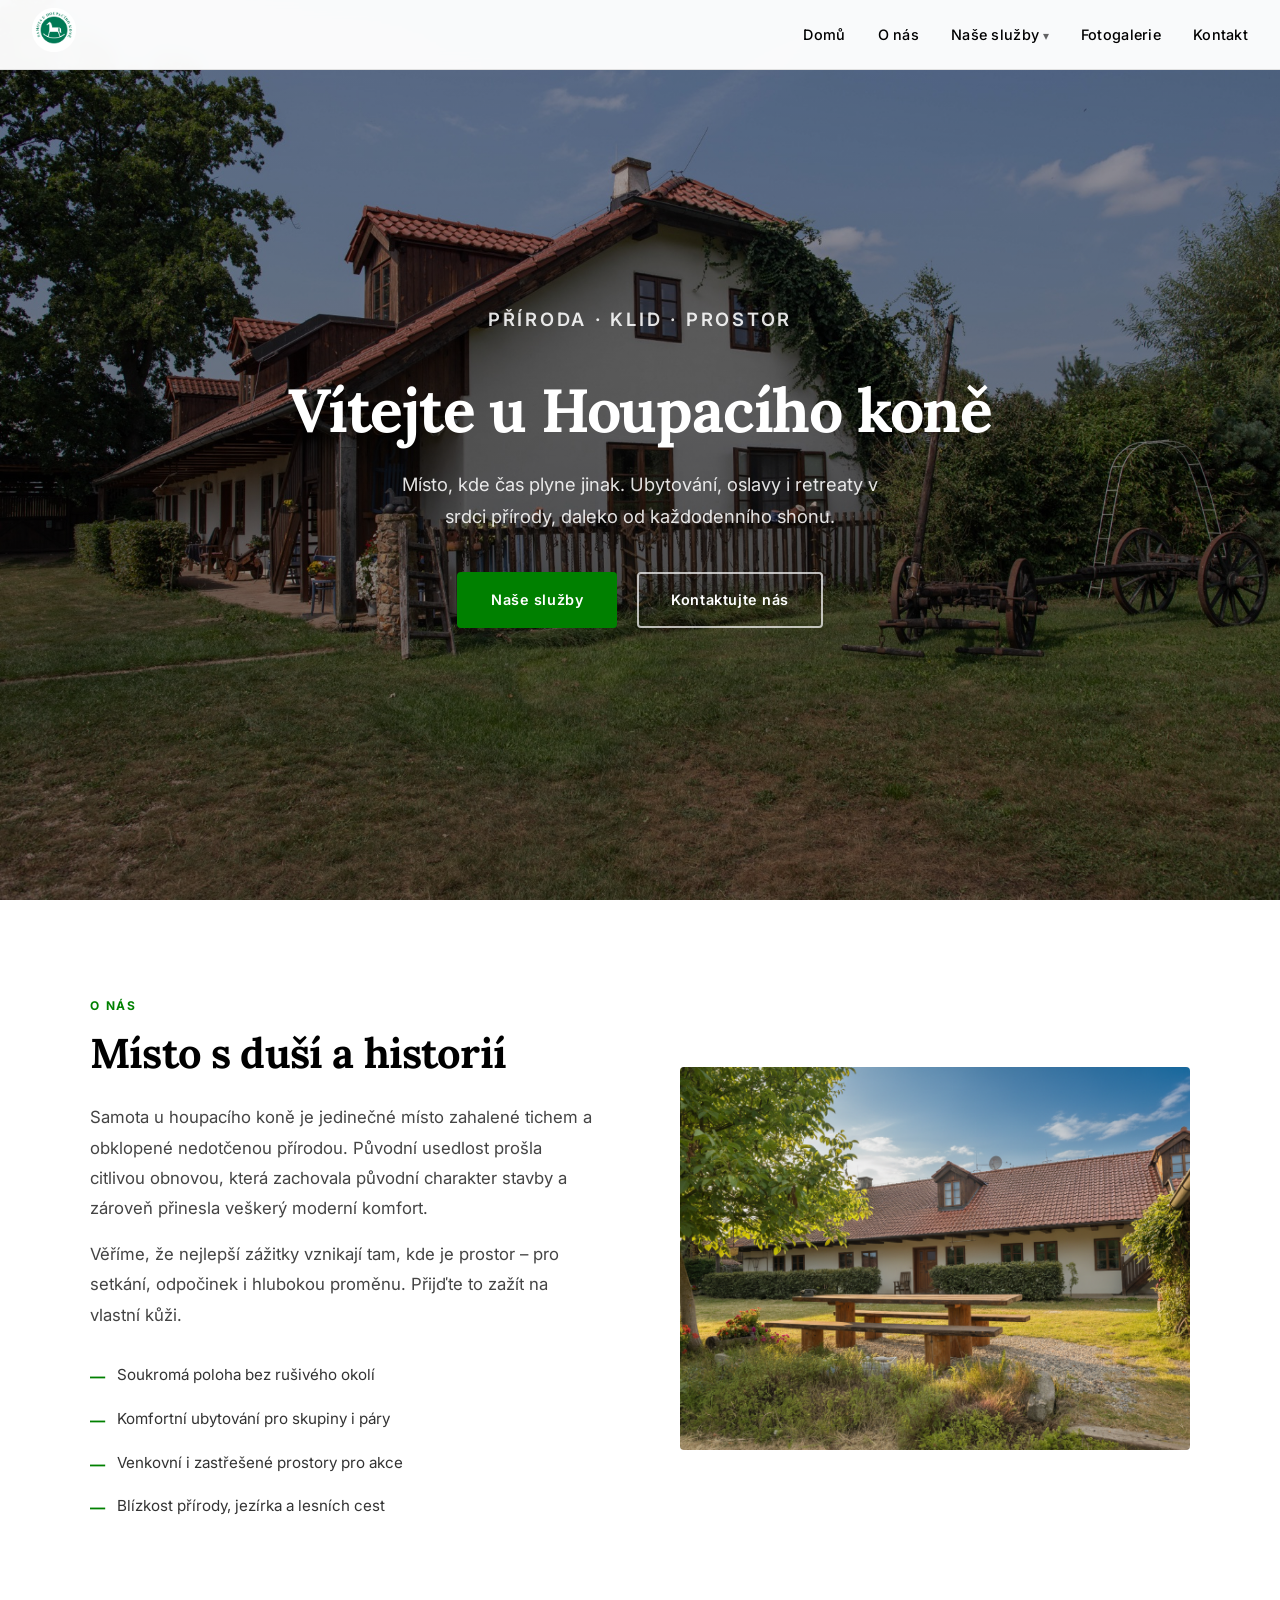
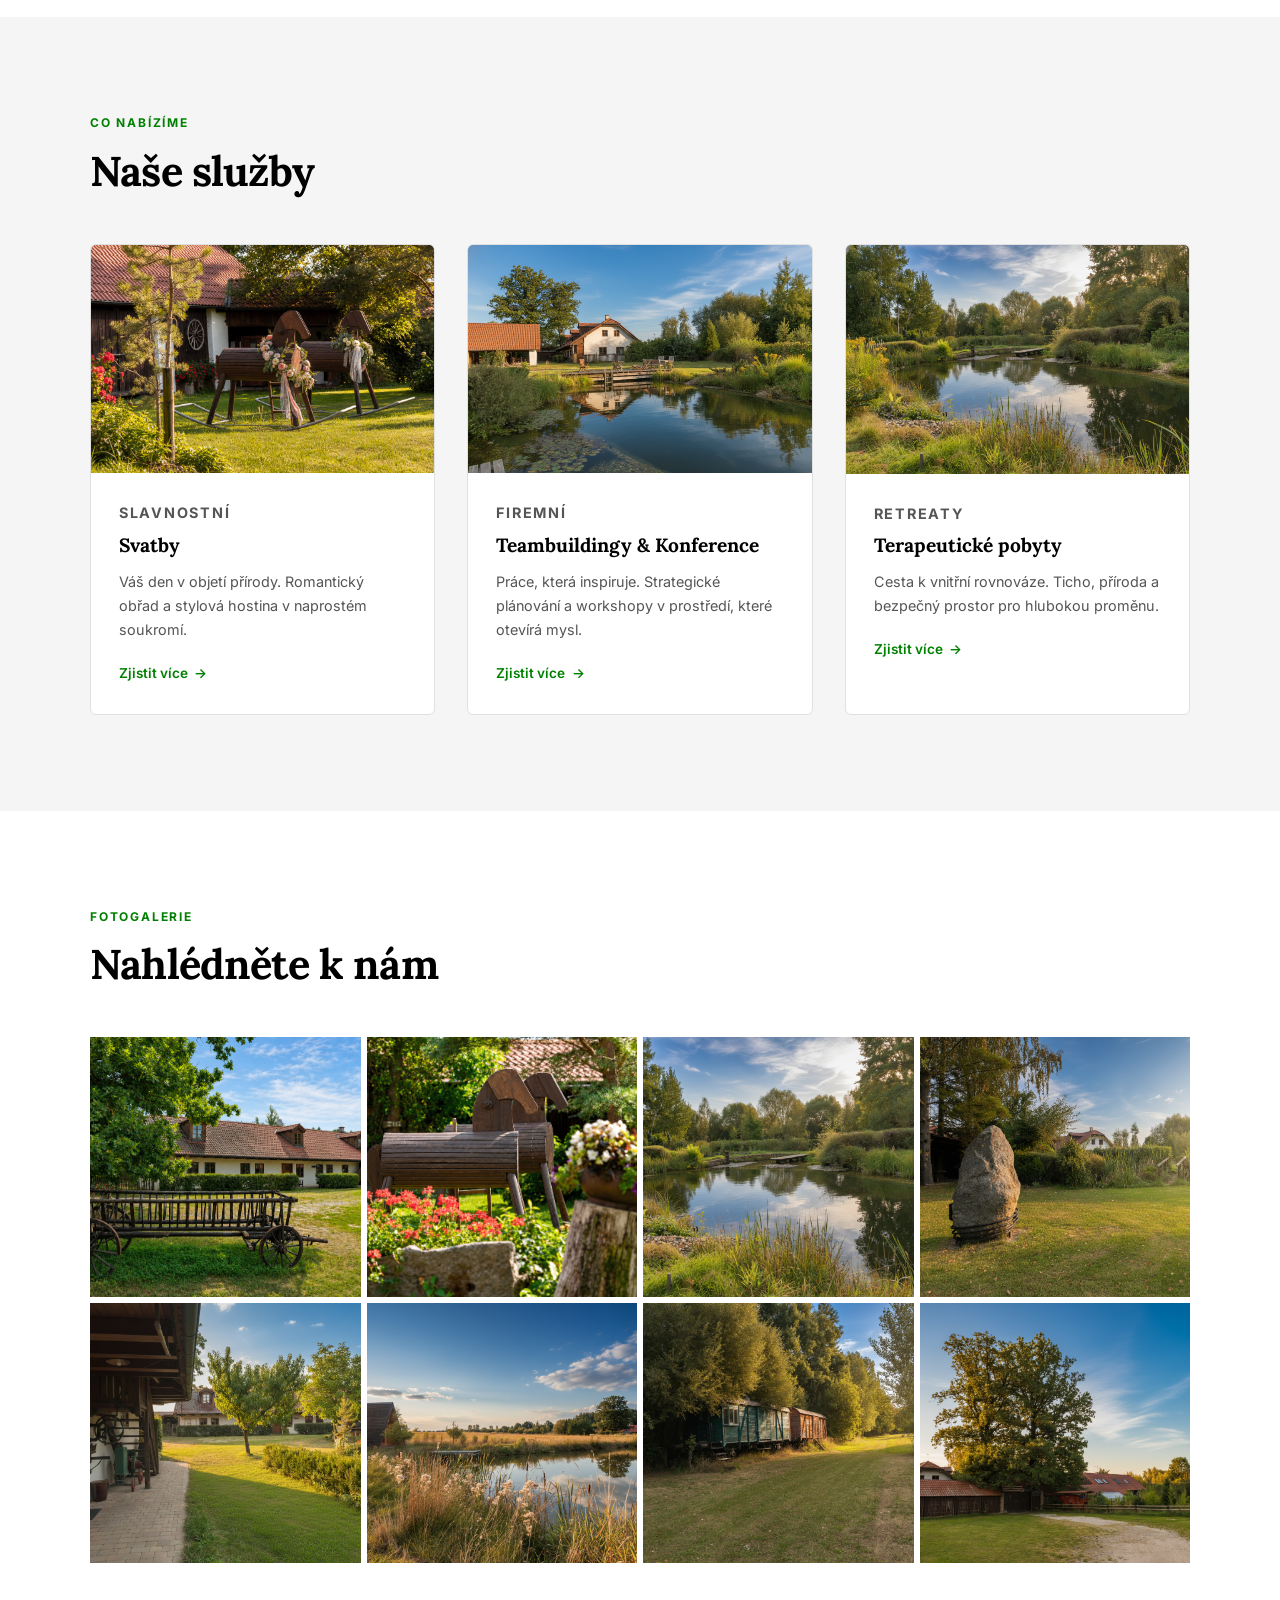
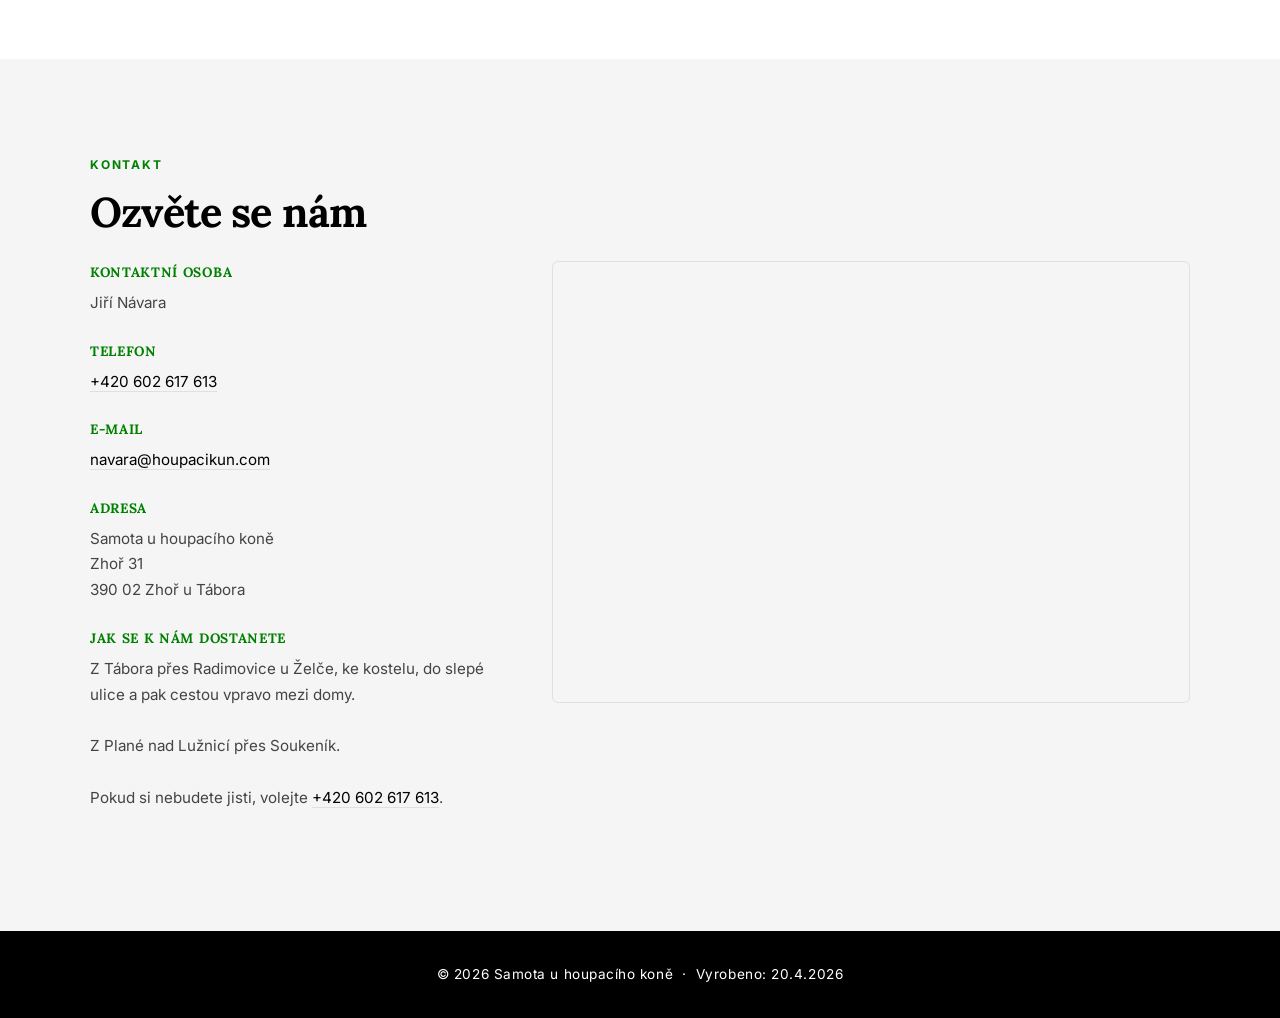
==== index.html @ 656637bd "Fix menhir crop framing, swap gallery photos for vagon and ubytko" ====
<!DOCTYPE html>
<html lang="cs">
<head>
  <meta charset="UTF-8" />
  <meta name="viewport" content="width=device-width, initial-scale=1.0" />
  <title>Samota u houpacího koně</title>
  <link rel="stylesheet" href="style.css" />
  <link rel="preconnect" href="https://fonts.googleapis.com">
  <link href="https://fonts.googleapis.com/css2?family=Lora:wght@400;500;600;700&family=Inter:wght@400;500;600;700&display=swap" rel="stylesheet">
</head>
<body>

  <!-- NAVIGATION -->
  <nav>
    <a href="index.html" class="nav-logo">
      <img src="images/logo/logo_bile_pozadi.png" alt="Samota u houpacího koně" />
    </a>
    <button class="hamburger" aria-label="Menu">
      <span></span><span></span><span></span>
    </button>
    <ul class="nav-links">
      <li><a href="#uvod">Domů</a></li>
      <li><a href="#o-nas">O nás</a></li>
      <li class="dropdown">
        <a href="#sluzby">Naše služby</a>
        <div class="dropdown-menu">
          <a href="svatby.html">Svatby</a>
          <a href="firemni-akce.html">Teambuildingy & konference</a>
          <a href="terapie.html">Terapeutické pobyty</a>
        </div>
      </li>
      <li><a href="#galerie">Fotogalerie</a></li>
      <li><a href="#kontakt">Kontakt</a></li>
    </ul>
  </nav>

  <!-- HERO -->
  <section id="uvod" class="hero hero-video">
    <video class="hero-bg-video" autoplay muted loop playsinline poster="images/domov1.jpg">
      <source src="media/hlavni_stranka_video_web.mp4" type="video/mp4" />
    </video>
    <div class="hero-overlay"></div>
    <div class="hero-content">
      <p class="hero-eyebrow">Příroda · Klid · Prostor</p>
      <h1>Vítejte u Houpacího koně</h1>
      <p>Místo, kde čas plyne jinak. Ubytování, oslavy i retreaty v srdci přírody, daleko od každodenního shonu.</p>
      <div class="hero-buttons">
        <a href="#sluzby" class="btn">Naše služby</a>
        <a href="#kontakt" class="btn btn-outline">Kontaktujte nás</a>
      </div>
    </div>
  </section>

  <!-- O NÁS -->
  <section id="o-nas">
    <div class="section-inner">
      <div class="about-grid">
        <div>
          <p class="section-label">O nás</p>
          <h2 class="section-title">Místo s duší a historií</h2>
          <p class="section-text">
            Samota u houpacího koně je jedinečné místo zahalené tichem a obklopené nedotčenou přírodou. Původní usedlost prošla citlivou obnovou, která zachovala původní charakter stavby a zároveň přinesla veškerý moderní komfort.
          </p>
          <p class="section-text" style="margin-top: 1rem;">
            Věříme, že nejlepší zážitky vznikají tam, kde je prostor – pro setkání, odpočinek i hlubokou proměnu. Přijďte to zažít na vlastní kůži.
          </p>
          <div class="about-features">
            <div class="feature-item">Soukromá poloha bez rušivého okolí</div>
            <div class="feature-item">Komfortní ubytování pro skupiny i páry</div>
            <div class="feature-item">Venkovní i zastřešené prostory pro akce</div>
            <div class="feature-item">Blízkost přírody, jezírka a lesních cest</div>
          </div>
        </div>
        <img src="images/jirka_dum.png" alt="Samota u houpacího koně – exteriér" class="about-img" />
      </div>
    </div>
  </section>

  <!-- SLUŽBY -->
  <section id="sluzby">
    <div class="section-inner">
      <p class="section-label">Co nabízíme</p>
      <h2 class="section-title">Naše služby</h2>
      <div class="services-grid">

        <a href="svatby.html" class="service-card">
          <img src="images/svatebni_kun.jpg" alt="Svatby" />
          <div class="service-card-body">
            <p class="service-card-tag">Slavnostní</p>
            <h3>Svatby</h3>
            <p>Váš den v objetí přírody. Romantický obřad a stylová hostina v naprostém soukromí.</p>
            <span class="service-card-link">Zjistit více</span>
          </div>
        </a>

        <a href="firemni-akce.html" class="service-card">
          <img src="images/jezirko_a_dum.jpg" alt="Firemní akce a teambuildingy" />
          <div class="service-card-body">
            <p class="service-card-tag">Firemní</p>
            <h3>Teambuildingy & Konference</h3>
            <p>Práce, která inspiruje. Strategické plánování a workshopy v prostředí, které otevírá mysl.</p>
            <span class="service-card-link">Zjistit více</span>
          </div>
        </a>

        <a href="terapie.html" class="service-card">
          <img src="images/jezirko2.jpg" alt="Terapeutické pobyty" />
          <div class="service-card-body">
            <p class="service-card-tag">Retreaty</p>
            <h3>Terapeutické pobyty</h3>
            <p>Cesta k vnitřní rovnováze. Ticho, příroda a bezpečný prostor pro hlubokou proměnu.</p>
            <span class="service-card-link">Zjistit více</span>
          </div>
        </a>

      </div>
    </div>
  </section>

  <!-- GALERIE -->
  <section id="galerie">
    <div class="section-inner">
      <p class="section-label">Fotogalerie</p>
      <h2 class="section-title">Nahlédněte k nám</h2>
      <div class="gallery-grid">
        <div class="gallery-item">
          <img src="images/gal_zebrinak.jpg" alt="Žebřiňák" />
        </div>
        <div class="gallery-item">
          <img src="images/gal_kone.jpg" alt="Koně" />
        </div>
        <div class="gallery-item">
          <img src="images/jezirko2.jpg" alt="Jezírko" />
        </div>
        <div class="gallery-item">
          <img src="images/gal_menhir.jpg" alt="Menhir" style="object-position: 14% center;" />
        </div>
        <div class="gallery-item">
          <img src="images/gal_ubytko.jpg" alt="Ubytování" />
        </div>
        <div class="gallery-item">
          <img src="images/gal_rybnik_chatka.jpg" alt="Rybník s chatkou" />
        </div>
        <div class="gallery-item">
          <img src="images/gal_vagon.jpg" alt="Vagon" />
        </div>
        <div class="gallery-item">
          <img src="images/gal_brana.jpg" alt="Brána" />
        </div>
      </div>
    </div>
  </section>

  <!-- LIGHTBOX -->
  <div id="lightbox" class="lightbox" role="dialog" aria-modal="true">
    <button class="lightbox-close" aria-label="Zavřít">✕</button>
    <button class="lightbox-prev" aria-label="Předchozí">‹</button>
    <img id="lightbox-img" src="" alt="" />
    <button class="lightbox-next" aria-label="Další">›</button>
  </div>

  <!-- KONTAKT -->
  <section id="kontakt">
    <div class="section-inner">
      <p class="section-label">Kontakt</p>
      <h2 class="section-title">Ozvěte se nám</h2>

      <div class="contact-grid">
        <div class="contact-info">
          <h3>Kontaktní osoba</h3>
          <p>Jiří Návara</p>

          <h3>Telefon</h3>
          <p><a href="tel:+420602617613">+420 602 617 613</a></p>

          <h3>E-mail</h3>
          <p><a href="mailto:navara@houpacikun.com">navara@houpacikun.com</a></p>

          <h3>Adresa</h3>
          <p>Samota u houpacího koně<br />Zhoř 31<br />390 02 Zhoř u Tábora</p>

          <h3>Jak se k nám dostanete</h3>
          <p>
            Z Tábora přes Radimovice u Želče, ke kostelu, do slepé ulice a pak cestou vpravo mezi domy.<br /><br />
            Z Plané nad Lužnicí přes Soukeník.<br /><br />
            Pokud si nebudete jisti, volejte <a href="tel:+420602617613">+420 602 617 613</a>.
          </p>
        </div>

        <div class="contact-map">
          <iframe
            src="https://maps.google.com/maps?q=49.368464,14.662215&z=16&output=embed"
            width="100%" height="100%" style="border:0;" allowfullscreen="" loading="lazy"
            referrerpolicy="no-referrer-when-downgrade" title="Samota u houpacího koně – mapa">
          </iframe>
        </div>
      </div>
    </div>
  </section>

  <!-- FOOTER -->
  <footer>
    <p>© 2026 Samota u houpacího koně &nbsp;·&nbsp; Vyrobeno: 20.4.2026</p>
  </footer>

  <script src="script.js"></script>
</body>
</html>
---- style.css ----
* {
  margin: 0;
  padding: 0;
  box-sizing: border-box;
}

:root {
  --bg: #ffffff;
  --text: #000000;
  --accent: #008000;
  --accent-dark: #006000;
  --light-gray: #f5f5f5;
  --border: #e0e0e0;
}

html {
  scroll-behavior: smooth;
}

body {
  font-family: 'Inter', 'Segoe UI', Arial, sans-serif;
  background: var(--bg);
  color: var(--text);
  line-height: 1.7;
}

h1, h2, h3, h4, .section-title, .hero h1, .subpage-hero h1 {
  font-family: 'Lora', Georgia, serif;
}

/* ── NAVIGATION ── */
nav {
  position: fixed;
  top: 0;
  width: 100%;
  background: rgba(255, 255, 255, 0.97);
  backdrop-filter: blur(8px);
  border-bottom: 1px solid var(--border);
  z-index: 1000;
  padding: 0 2rem;
  height: 70px;
  display: flex;
  align-items: center;
  justify-content: space-between;
}

.nav-logo img {
  height: 44px;
  width: auto;
}

.nav-links {
  display: flex;
  align-items: center;
  gap: 2rem;
  list-style: none;
}

.nav-links a {
  text-decoration: none;
  color: var(--text);
  font-size: 0.9rem;
  font-weight: 500;
  letter-spacing: 0.02em;
  transition: color 0.2s;
}

.nav-links a:hover {
  color: var(--accent);
}

/* Dropdown */
.dropdown {
  position: relative;
}

.dropdown-menu {
  display: none;
  position: absolute;
  top: 100%;
  left: 50%;
  transform: translateX(-50%);
  padding-top: 12px;
  min-width: 220px;
  z-index: 100;
}

.dropdown-menu::before {
  content: '';
  display: block;
  position: absolute;
  top: 12px;
  left: 0;
  right: 0;
  bottom: 0;
  background: #fff;
  border: 1px solid var(--border);
  border-radius: 8px;
  box-shadow: 0 8px 24px rgba(0,0,0,0.1);
  z-index: -1;
}

.dropdown-menu a {
  position: relative;
}

.dropdown:hover .dropdown-menu,
.dropdown:focus-within .dropdown-menu {
  display: block;
}

.dropdown-menu a {
  display: block;
  padding: 0.75rem 1.25rem;
  font-size: 0.88rem;
  color: var(--text);
  transition: background 0.15s, color 0.15s;
}

.dropdown-menu a:hover {
  background: var(--light-gray);
  color: var(--accent);
}

.dropdown > a::after {
  content: ' ▾';
  font-size: 0.75rem;
  opacity: 0.6;
}

/* Hamburger */
.hamburger {
  display: none;
  flex-direction: column;
  cursor: pointer;
  gap: 5px;
  background: none;
  border: none;
  padding: 4px;
}

.hamburger span {
  display: block;
  width: 24px;
  height: 2px;
  background: var(--text);
  transition: all 0.3s;
}

.hamburger.open span:nth-child(1) { transform: rotate(45deg) translate(5px, 5px); }
.hamburger.open span:nth-child(2) { opacity: 0; }
.hamburger.open span:nth-child(3) { transform: rotate(-45deg) translate(5px, -5px); }

/* ── HERO ── */
.hero {
  min-height: 100vh;
  display: flex;
  align-items: center;
  justify-content: center;
  text-align: center;
  padding: 6rem 2rem 4rem;
  background: linear-gradient(160deg, #f9fdf9 0%, #e8f5e8 100%);
  position: relative;
  overflow: hidden;
}

.hero::before {
  content: '';
  position: absolute;
  inset: 0;
  background: url('images/domov1.jpg') center/cover no-repeat;
  opacity: 0.12;
}

/* Video hero overrides */
.hero-video {
  background: #000;
}

.hero-video::before {
  display: none;
}

.hero-bg-video {
  position: absolute;
  inset: 0;
  width: 100%;
  height: 100%;
  object-fit: cover;
  z-index: 0;
}

.hero-overlay {
  position: absolute;
  inset: 0;
  background: linear-gradient(to bottom, rgba(0,0,0,0.3) 0%, rgba(0,0,0,0.5) 100%);
  z-index: 1;
}

.hero-video .hero-content {
  position: relative;
  z-index: 2;
  color: #fff;
}

.hero-video .hero-content h1 {
  color: #fff;
}

.hero-video .hero-content p {
  color: rgba(255,255,255,0.88);
}

.hero-video .hero-eyebrow {
  color: rgba(255,255,255,0.75);
}

.hero-video .btn-outline {
  border-color: rgba(255,255,255,0.7);
  color: #fff;
}

.hero-video .btn-outline:hover {
  background: #fff;
  color: var(--accent);
  border-color: #fff;
}

.hero-content {
  position: relative;
  max-width: 720px;
}

.hero-eyebrow {
  font-size: 0.8rem;
  letter-spacing: 0.15em;
  text-transform: uppercase;
  color: var(--accent);
  margin-bottom: 1rem;
  font-weight: 600;
}

.hero h1 {
  font-size: clamp(2.2rem, 5vw, 3.8rem);
  font-weight: 700;
  line-height: 1.15;
  letter-spacing: -0.02em;
  margin-bottom: 1.5rem;
}

.hero p {
  font-size: 1.15rem;
  color: #444;
  max-width: 520px;
  margin: 0 auto 2.5rem;
}

.btn {
  display: inline-block;
  padding: 0.85rem 2rem;
  background: var(--accent);
  color: #fff;
  text-decoration: none;
  border-radius: 4px;
  font-size: 0.9rem;
  font-weight: 600;
  letter-spacing: 0.04em;
  transition: background 0.2s, transform 0.15s;
  border: 2px solid var(--accent);
}

.btn:hover {
  background: var(--accent-dark);
  border-color: var(--accent-dark);
  transform: translateY(-1px);
}

.btn-outline {
  background: transparent;
  color: var(--accent);
  margin-left: 1rem;
}

.btn-outline:hover {
  background: var(--accent);
  color: #fff;
}

/* ── SECTIONS ── */
section {
  padding: 6rem 2rem;
}

.section-inner {
  max-width: 1100px;
  margin: 0 auto;
}

.section-label {
  font-size: 0.75rem;
  letter-spacing: 0.15em;
  text-transform: uppercase;
  color: var(--accent);
  font-weight: 700;
  margin-bottom: 0.75rem;
}

.section-title {
  font-size: clamp(1.8rem, 3.5vw, 2.6rem);
  font-weight: 700;
  letter-spacing: -0.02em;
  line-height: 1.2;
  margin-bottom: 1.5rem;
}

.section-text {
  font-size: 1.05rem;
  color: #444;
  max-width: 640px;
  line-height: 1.8;
}

/* ── O NÁS ── */
#o-nas {
  background: var(--bg);
}

.about-grid {
  display: grid;
  grid-template-columns: 1fr 1fr;
  gap: 5rem;
  align-items: center;
}

.about-img {
  width: 100%;
  aspect-ratio: 4/3;
  object-fit: cover;
  border-radius: 4px;
}

.about-features {
  display: flex;
  flex-direction: column;
  gap: 1rem;
  margin-top: 2rem;
}

.feature-item {
  display: flex;
  align-items: flex-start;
  gap: 0.75rem;
  font-size: 0.95rem;
  color: #333;
}

.feature-item::before {
  content: '—';
  color: var(--accent);
  font-weight: 700;
  flex-shrink: 0;
  margin-top: 2px;
}

/* ── SERVICES ── */
#sluzby {
  background: var(--light-gray);
}

.services-grid {
  display: grid;
  grid-template-columns: repeat(3, 1fr);
  gap: 2rem;
  margin-top: 3rem;
}

.service-card {
  background: #fff;
  border-radius: 6px;
  overflow: hidden;
  text-decoration: none;
  color: var(--text);
  transition: transform 0.2s, box-shadow 0.2s;
  display: block;
  border: 1px solid var(--border);
}

.service-card:hover {
  transform: translateY(-4px);
  box-shadow: 0 16px 40px rgba(0,0,0,0.1);
}

.service-card img {
  width: 100%;
  aspect-ratio: 3/2;
  object-fit: cover;
  display: block;
}

.service-card-body {
  padding: 1.75rem;
}

.service-card-tag {
  font-size: 0.72rem;
  letter-spacing: 0.12em;
  text-transform: uppercase;
  color: var(--accent);
  font-weight: 700;
  margin-bottom: 0.5rem;
}

.service-card h3 {
  font-size: 1.2rem;
  font-weight: 700;
  margin-bottom: 0.75rem;
  line-height: 1.3;
}

.service-card p {
  font-size: 0.9rem;
  color: #555;
  line-height: 1.65;
}

.service-card-link {
  display: inline-flex;
  align-items: center;
  gap: 0.4rem;
  margin-top: 1.25rem;
  font-size: 0.85rem;
  font-weight: 600;
  color: var(--accent);
}

.service-card-link::after {
  content: '→';
  transition: transform 0.2s;
}

.service-card:hover .service-card-link::after {
  transform: translateX(4px);
}

/* ── GALLERY ── */
#galerie {
  background: var(--bg);
}

.gallery-grid {
  display: grid;
  grid-template-columns: repeat(4, 1fr);
  grid-template-rows: repeat(2, 260px);
  gap: 6px;
  margin-top: 3rem;
}

.gallery-item {
  overflow: hidden;
  cursor: pointer;
  background: var(--light-gray);
}

.gallery-item img {
  width: 100%;
  height: 100%;
  object-fit: cover;
  transition: transform 0.4s ease;
  display: block;
}

.gallery-item:hover img {
  transform: scale(1.05);
}

/* Lightbox */
.lightbox {
  display: none;
  position: fixed;
  inset: 0;
  background: rgba(0,0,0,0.92);
  z-index: 2000;
  align-items: center;
  justify-content: center;
  padding: 2rem;
}

.lightbox.active {
  display: flex;
}

.lightbox img {
  max-width: 90vw;
  max-height: 85vh;
  object-fit: contain;
  border-radius: 2px;
}

.lightbox-close {
  position: absolute;
  top: 1.5rem;
  right: 1.5rem;
  background: none;
  border: none;
  color: #fff;
  font-size: 2rem;
  cursor: pointer;
  line-height: 1;
  opacity: 0.8;
  transition: opacity 0.2s;
}

.lightbox-close:hover { opacity: 1; }

.lightbox-prev,
.lightbox-next {
  position: absolute;
  top: 50%;
  transform: translateY(-50%);
  background: rgba(255,255,255,0.1);
  border: none;
  color: #fff;
  font-size: 1.5rem;
  cursor: pointer;
  padding: 1rem 1.2rem;
  border-radius: 4px;
  transition: background 0.2s;
}

.lightbox-prev { left: 1rem; }
.lightbox-next { right: 1rem; }
.lightbox-prev:hover,
.lightbox-next:hover { background: rgba(255,255,255,0.2); }

/* ── CONTACT ── */
#kontakt {
  background: var(--light-gray);
}


.contact-grid {
  display: grid;
  grid-template-columns: 1fr 1.6fr;
  gap: 4rem;
  align-items: start;
}

.contact-map {
  border-radius: 6px;
  overflow: hidden;
  border: 1px solid var(--border);
}

.contact-map iframe {
  display: block;
  height: 440px;
}

.contact-info h3 {
  font-size: 0.85rem;
  font-weight: 700;
  margin-bottom: 0.35rem;
  color: var(--accent);
  letter-spacing: 0.05em;
  text-transform: uppercase;
}

.contact-info p {
  font-size: 0.95rem;
  color: #444;
  margin-bottom: 1.5rem;
  line-height: 1.7;
}

.contact-info a {
  color: var(--text);
  text-decoration: none;
  border-bottom: 1px solid var(--border);
  transition: border-color 0.2s, color 0.2s;
}

.contact-info a:hover {
  color: var(--accent);
  border-color: var(--accent);
}

.contact-form {
  display: flex;
  flex-direction: column;
  gap: 1.25rem;
}

.form-row {
  display: grid;
  grid-template-columns: 1fr 1fr;
  gap: 1.25rem;
}

.form-group {
  display: flex;
  flex-direction: column;
  gap: 0.4rem;
}

.form-group label {
  font-size: 0.8rem;
  font-weight: 600;
  letter-spacing: 0.05em;
  text-transform: uppercase;
  color: #555;
}

.form-group input,
.form-group select,
.form-group textarea {
  padding: 0.85rem 1rem;
  border: 1px solid var(--border);
  border-radius: 4px;
  font-size: 0.95rem;
  font-family: inherit;
  background: #fff;
  color: var(--text);
  transition: border-color 0.2s;
  outline: none;
  width: 100%;
}

.form-group input:focus,
.form-group select:focus,
.form-group textarea:focus {
  border-color: var(--accent);
}

.form-group textarea {
  resize: vertical;
  min-height: 130px;
}

.form-submit {
  display: flex;
  align-items: center;
  gap: 1rem;
}

.form-success {
  display: none;
  align-items: center;
  gap: 0.5rem;
  font-size: 0.9rem;
  color: var(--accent);
  font-weight: 600;
}

.form-success.visible {
  display: flex;
}

/* ── FOOTER ── */
footer {
  background: #000;
  color: #fff;
  text-align: center;
  padding: 2rem;
  font-size: 0.85rem;
  letter-spacing: 0.04em;
}

footer a {
  color: var(--accent);
  text-decoration: none;
}

/* ── SUBPAGE HERO (old, kept for compatibility) ── */
.subpage-hero {
  padding: 9rem 2rem 5rem;
  background: linear-gradient(160deg, #f9fdf9 0%, #e8f5e8 100%);
  text-align: center;
  position: relative;
  overflow: hidden;
}

.subpage-hero::before {
  content: '';
  position: absolute;
  inset: 0;
  opacity: 0.1;
  background-size: cover;
  background-position: center;
}

.subpage-hero .hero-content {
  position: relative;
}

.subpage-hero h1 {
  font-size: clamp(2rem, 4.5vw, 3.2rem);
  font-weight: 700;
  letter-spacing: -0.02em;
  line-height: 1.15;
  margin-bottom: 1.25rem;
}

.subpage-hero .subtitle {
  font-size: 1.1rem;
  color: #555;
  max-width: 540px;
  margin: 0 auto;
}

/* ── SUBPAGE HERO 16:9 ── */
.subpage-hero-widescreen {
  margin-top: 70px;
  width: 100%;
  aspect-ratio: 16 / 6.75;
  position: relative;
  background-size: cover;
  background-position: center top;
  display: flex;
  align-items: center;
  justify-content: center;
  text-align: center;
  overflow: hidden;
}

.subpage-hero-widescreen::before {
  content: '';
  position: absolute;
  inset: 0;
  background: linear-gradient(to bottom, rgba(0,0,0,0.25) 0%, rgba(0,0,0,0.55) 100%);
}

.subpage-hero-content {
  position: relative;
  max-width: 760px;
  padding: 2rem;
  color: #fff;
  text-align: center;
}

.subpage-hero-content .hero-eyebrow {
  color: rgba(255,255,255,0.8);
}

.subpage-hero-content h1 {
  font-size: clamp(1.8rem, 4vw, 3rem);
  color: #fff;
  margin-bottom: 1rem;
}

.subpage-hero-content .subtitle {
  font-size: 1.05rem;
  color: rgba(255,255,255,0.85);
  max-width: 520px;
  margin: 0 auto;
}

/* ── SUBPAGE INTRO ── */
.subpage-intro {
  max-width: 760px;
  margin: 0 auto;
  padding: 4rem 2rem 2rem;
  text-align: center;
}

.subpage-intro p {
  font-size: 1.1rem;
  color: #444;
  line-height: 1.9;
}

.subpage-intro .back-link {
  display: inline-flex;
  margin-bottom: 2rem;
}

/* ── SUBPAGE FULL PHOTO ── */
.subpage-photo-full {
  width: 100%;
  max-height: 520px;
  overflow: hidden;
  line-height: 0;
}

.subpage-photo-full img {
  width: 100%;
  height: 520px;
  object-fit: cover;
  display: block;
}

/* ── SUBPAGE FEATURE CARDS ── */
.subpage-features-section {
  background: var(--light-gray);
  padding: 5rem 2rem;
}

.subpage-features-grid {
  max-width: 1000px;
  margin: 0 auto;
  display: grid;
  grid-template-columns: repeat(4, 1fr);
  gap: 1.5rem;
}

.subpage-feature-card {
  background: #fff;
  border-radius: 8px;
  padding: 2rem 1.5rem;
  text-align: center;
  border: 1px solid var(--border);
  transition: transform 0.2s, box-shadow 0.2s;
}

.subpage-feature-card:hover {
  transform: translateY(-3px);
  box-shadow: 0 12px 30px rgba(0,0,0,0.08);
}

.feature-icon {
  font-size: 2rem;
  margin-bottom: 1rem;
  display: block;
}

.subpage-feature-card h4 {
  font-size: 1rem;
  font-weight: 700;
  margin-bottom: 0.75rem;
  color: var(--text);
}

.subpage-feature-card p {
  font-size: 0.88rem;
  color: #555;
  line-height: 1.65;
}

@media (max-width: 900px) {
  .subpage-features-grid {
    grid-template-columns: repeat(2, 1fr);
  }
}

@media (max-width: 560px) {
  .subpage-hero-widescreen {
    aspect-ratio: 4 / 3;
  }

  .subpage-features-grid {
    grid-template-columns: 1fr;
  }

  .subpage-photo-full img {
    height: 280px;
  }
}

/* ── SUBPAGE SECTION HEADING ── */
.subpage-section-heading {
  font-family: 'Lora', Georgia, serif;
  font-size: clamp(1.6rem, 3vw, 2.2rem);
  font-weight: 700;
  letter-spacing: -0.02em;
  text-align: center;
  margin-bottom: 2.5rem;
}

/* ── SUBPAGE GALLERY ── */
.subpage-gallery-section {
  padding: 0 2rem 5rem;
  max-width: 1100px;
  margin: 0 auto;
}

.subpage-gallery-grid {
  display: grid;
  grid-template-columns: repeat(3, 1fr);
  gap: 8px;
}

.sg-item {
  aspect-ratio: 4 / 3;
  overflow: hidden;
  background: var(--light-gray);
  cursor: pointer;
}

.sg-item img {
  width: 100%;
  height: 100%;
  object-fit: cover;
  display: block;
  transition: transform 0.4s ease;
}

.sg-item:hover img {
  transform: scale(1.04);
}

@media (max-width: 600px) {
  .subpage-gallery-grid {
    grid-template-columns: repeat(2, 1fr);
  }
}

/* ── SUBPAGE CONTENT ── */
.subpage-content {
  padding: 5rem 2rem;
  max-width: 780px;
  margin: 0 auto;
}

.subpage-content p {
  font-size: 1.1rem;
  color: #333;
  line-height: 1.9;
  margin-bottom: 2rem;
}

.back-link {
  display: inline-flex;
  align-items: center;
  gap: 0.4rem;
  color: var(--accent);
  text-decoration: none;
  font-size: 0.9rem;
  font-weight: 600;
  margin-bottom: 2rem;
  transition: gap 0.2s;
}

.back-link::before {
  content: '←';
}

.back-link:hover {
  gap: 0.6rem;
}

.subpage-features {
  display: grid;
  grid-template-columns: repeat(auto-fit, minmax(220px, 1fr));
  gap: 1.5rem;
  margin-top: 3rem;
}

.subpage-feature {
  padding: 1.75rem;
  background: var(--light-gray);
  border-radius: 6px;
  border-left: 3px solid var(--accent);
}

.subpage-feature h4 {
  font-size: 1rem;
  font-weight: 700;
  margin-bottom: 0.5rem;
}

.subpage-feature p {
  font-size: 0.9rem;
  color: #555;
  margin: 0;
  line-height: 1.6;
}

.subpage-cta {
  text-align: center;
  padding: 5rem 2rem;
  background: var(--light-gray);
}

.subpage-cta h2 {
  font-size: 1.8rem;
  font-weight: 700;
  margin-bottom: 1rem;
}

.subpage-cta p {
  color: #555;
  margin-bottom: 2rem;
}

/* ── SPEAKERS ── */
.speakers-section {
  padding: 5rem 2rem;
  background: #fff;
}

.speakers-section h2 {
  font-family: 'Lora', Georgia, serif;
  font-size: clamp(1.6rem, 3vw, 2.2rem);
  font-weight: 700;
  text-align: center;
  margin-bottom: 0.75rem;
  letter-spacing: -0.02em;
}

.speakers-section .speakers-sub {
  text-align: center;
  color: #666;
  font-size: 0.95rem;
  margin-bottom: 3rem;
}

.speakers-grid {
  max-width: 1000px;
  margin: 0 auto;
  display: grid;
  grid-template-columns: repeat(3, 1fr);
  gap: 2.5rem 2rem;
}

.speaker-card {
  display: flex;
  flex-direction: column;
  align-items: center;
  text-align: center;
}

.speaker-card img {
  width: 160px;
  height: 160px;
  object-fit: cover;
  border-radius: 50%;
  border: 3px solid var(--border);
  margin-bottom: 1rem;
  transition: border-color 0.2s;
}

.speaker-card:hover img {
  border-color: var(--accent);
}

.speaker-card .speaker-name {
  font-size: 0.9rem;
  font-weight: 600;
  color: var(--text);
  line-height: 1.4;
}

@media (max-width: 700px) {
  .speakers-grid {
    grid-template-columns: repeat(2, 1fr);
  }
}

@media (max-width: 420px) {
  .speakers-grid {
    grid-template-columns: 1fr;
  }
}

/* ── RESPONSIVE ── */
@media (max-width: 1024px) {
  .services-grid {
    grid-template-columns: repeat(2, 1fr);
  }

  .gallery-grid {
    grid-template-columns: repeat(3, 1fr);
  }
}

@media (max-width: 768px) {
  nav {
    padding: 0 1.25rem;
  }

  .nav-links {
    display: none;
    position: fixed;
    top: 70px;
    left: 0;
    right: 0;
    background: #fff;
    flex-direction: column;
    gap: 0;
    padding: 1rem 0;
    border-bottom: 1px solid var(--border);
    box-shadow: 0 8px 20px rgba(0,0,0,0.08);
    align-items: stretch;
  }

  .nav-links.open {
    display: flex;
  }

  .nav-links li {
    padding: 0;
  }

  .nav-links a {
    display: block;
    padding: 0.9rem 1.5rem;
    font-size: 1rem;
  }

  .dropdown-menu {
    position: static;
    transform: none;
    box-shadow: none;
    border: none;
    border-left: 3px solid var(--accent);
    border-radius: 0;
    margin-left: 1.5rem;
    background: var(--light-gray);
    display: none;
  }

  .dropdown.open .dropdown-menu {
    display: block;
  }

  .hamburger {
    display: flex;
  }

  .hero h1 {
    font-size: 2rem;
  }

  .about-grid,
  .contact-grid {
    grid-template-columns: 1fr;
    gap: 2.5rem;
  }

  .map-frames {
    height: 300px;
  }

  .services-grid {
    grid-template-columns: 1fr;
  }

  .gallery-grid {
    grid-template-columns: repeat(2, 1fr);
    grid-template-rows: repeat(4, 180px);
  }

  .form-row {
    grid-template-columns: 1fr;
  }

  section {
    padding: 4rem 1.25rem;
  }

  .btn-outline {
    margin-left: 0;
    margin-top: 0.75rem;
  }

  .hero-buttons {
    display: flex;
    flex-direction: column;
    align-items: center;
  }
}

@media (max-width: 480px) {
  .gallery-grid {
    grid-template-columns: repeat(2, 1fr);
    grid-template-rows: repeat(4, 140px);
  }
}
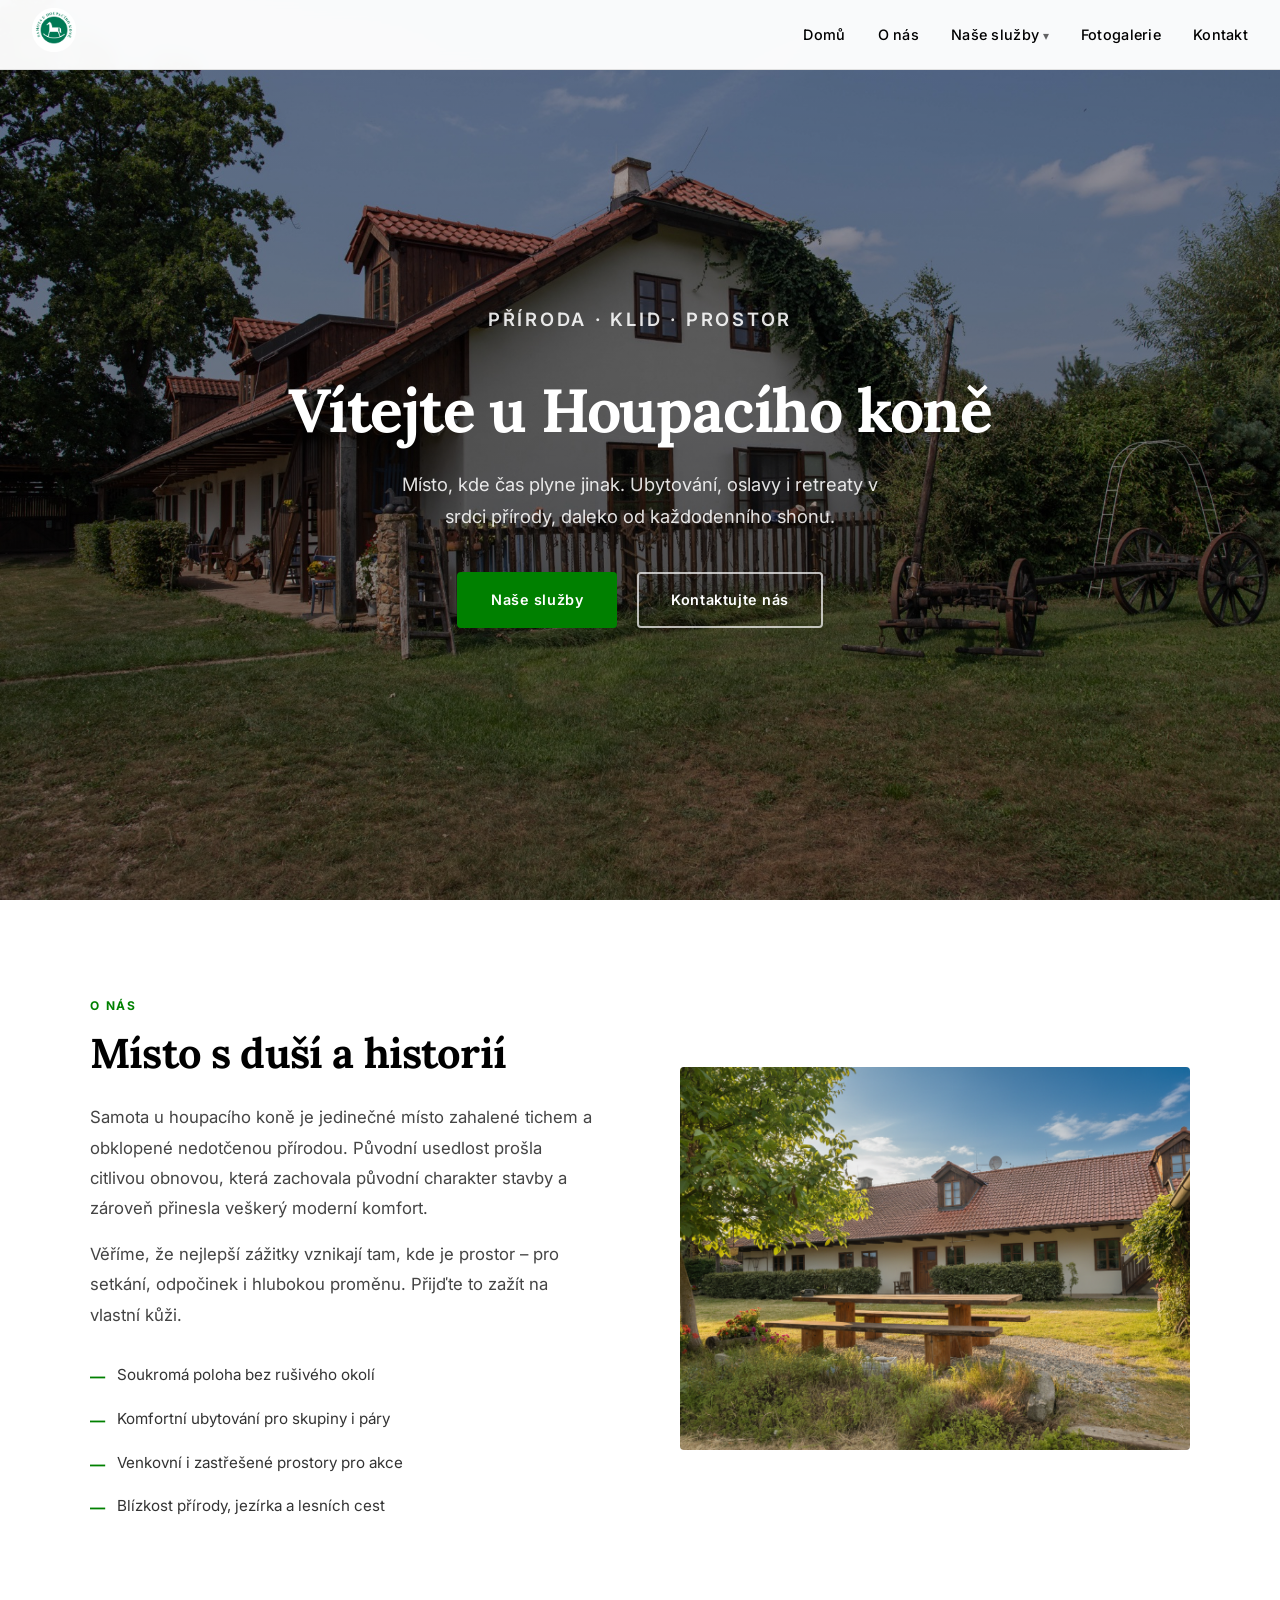
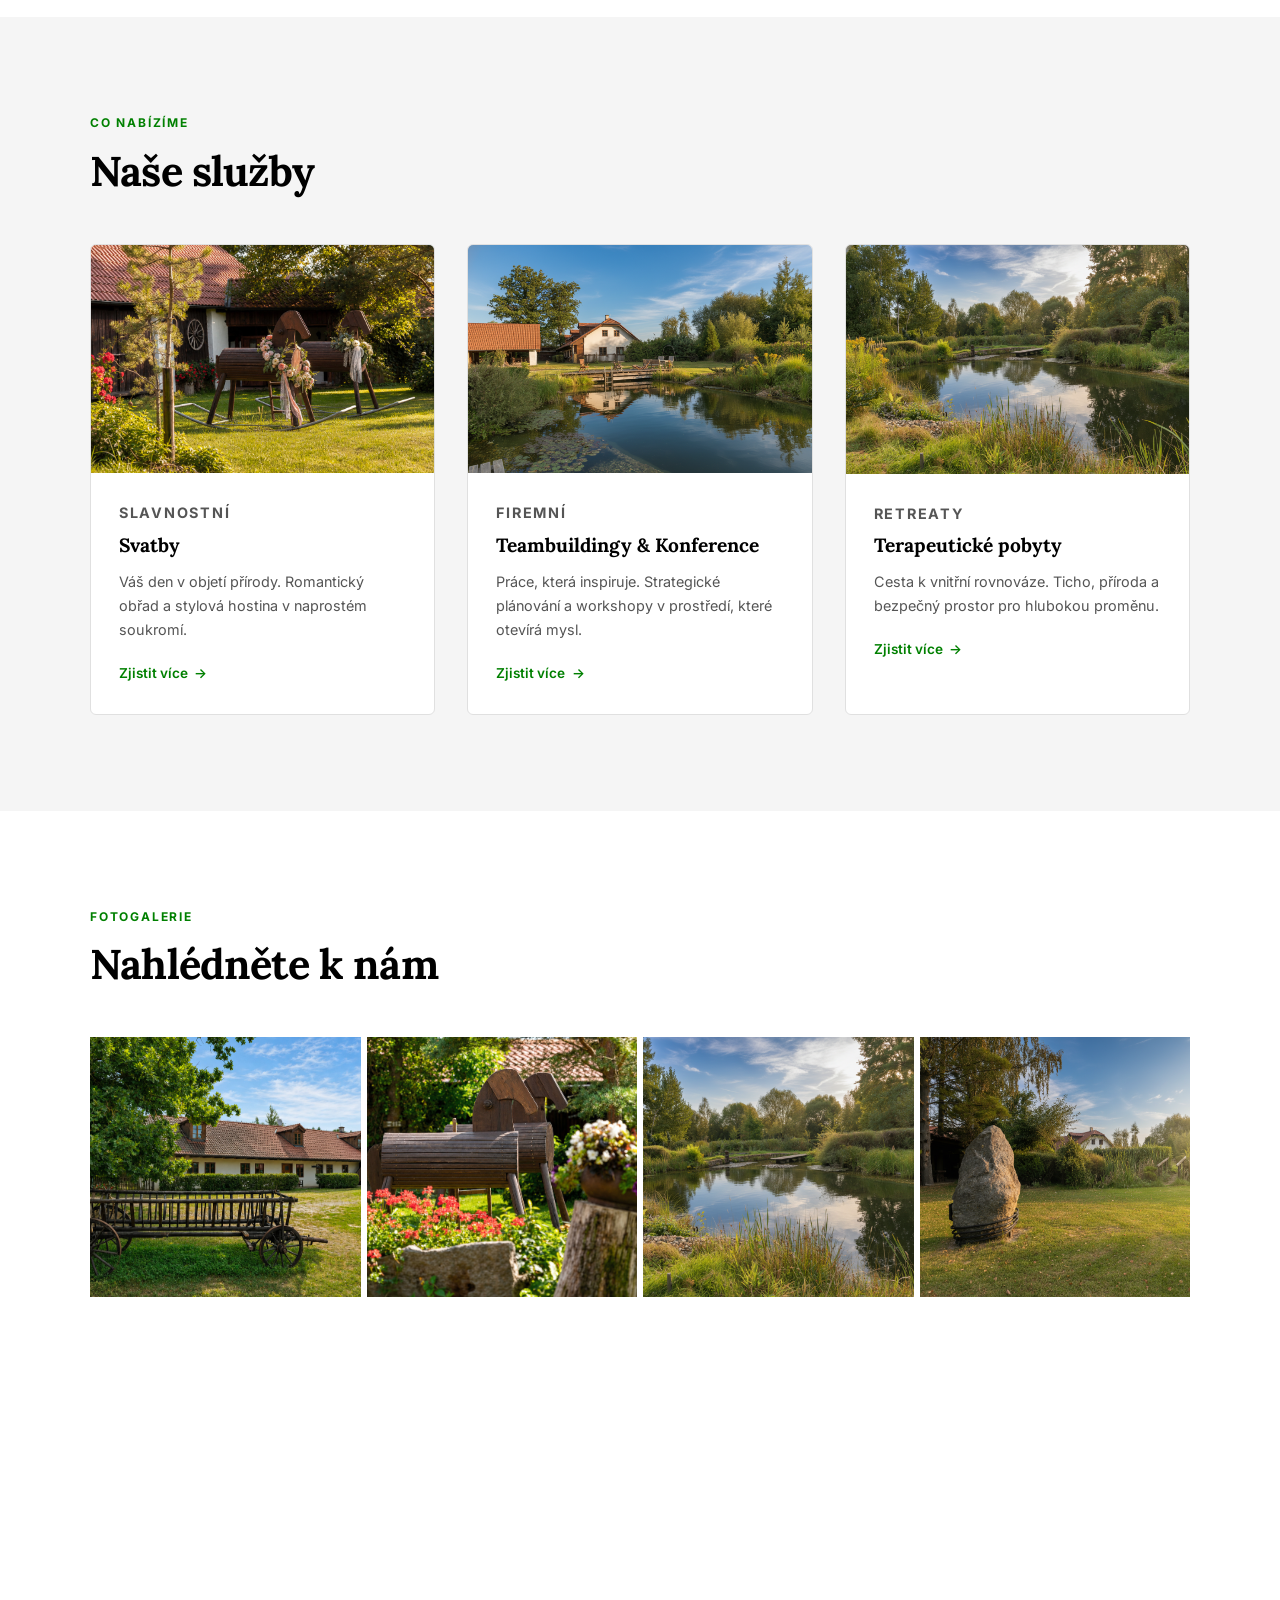
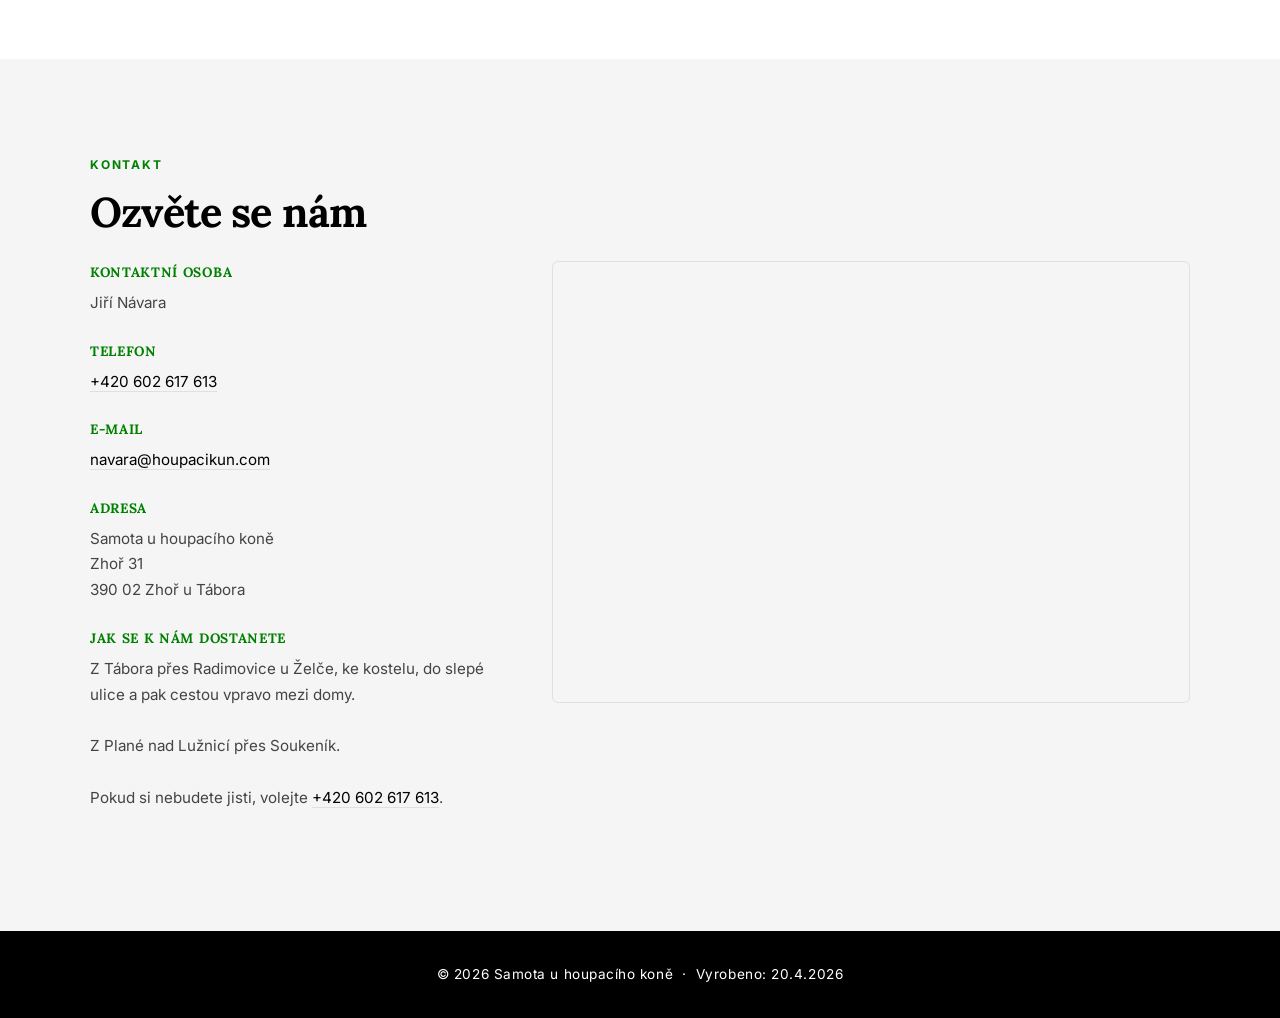
==== commit f9e34664: "Adjust rybnik chatka thumbnail crop to show whole cabin" ====
--- a/index.html
+++ b/index.html
@@ -139,7 +139,7 @@
           <img src="images/gal_ubytko.jpg" alt="Ubytování" />
         </div>
         <div class="gallery-item">
-          <img src="images/gal_rybnik_chatka.jpg" alt="Rybník s chatkou" />
+          <img src="images/gal_rybnik_chatka.jpg" alt="Rybník s chatkou" style="object-position: 28% center;" />
         </div>
         <div class="gallery-item">
           <img src="images/gal_vagon.jpg" alt="Vagon" />
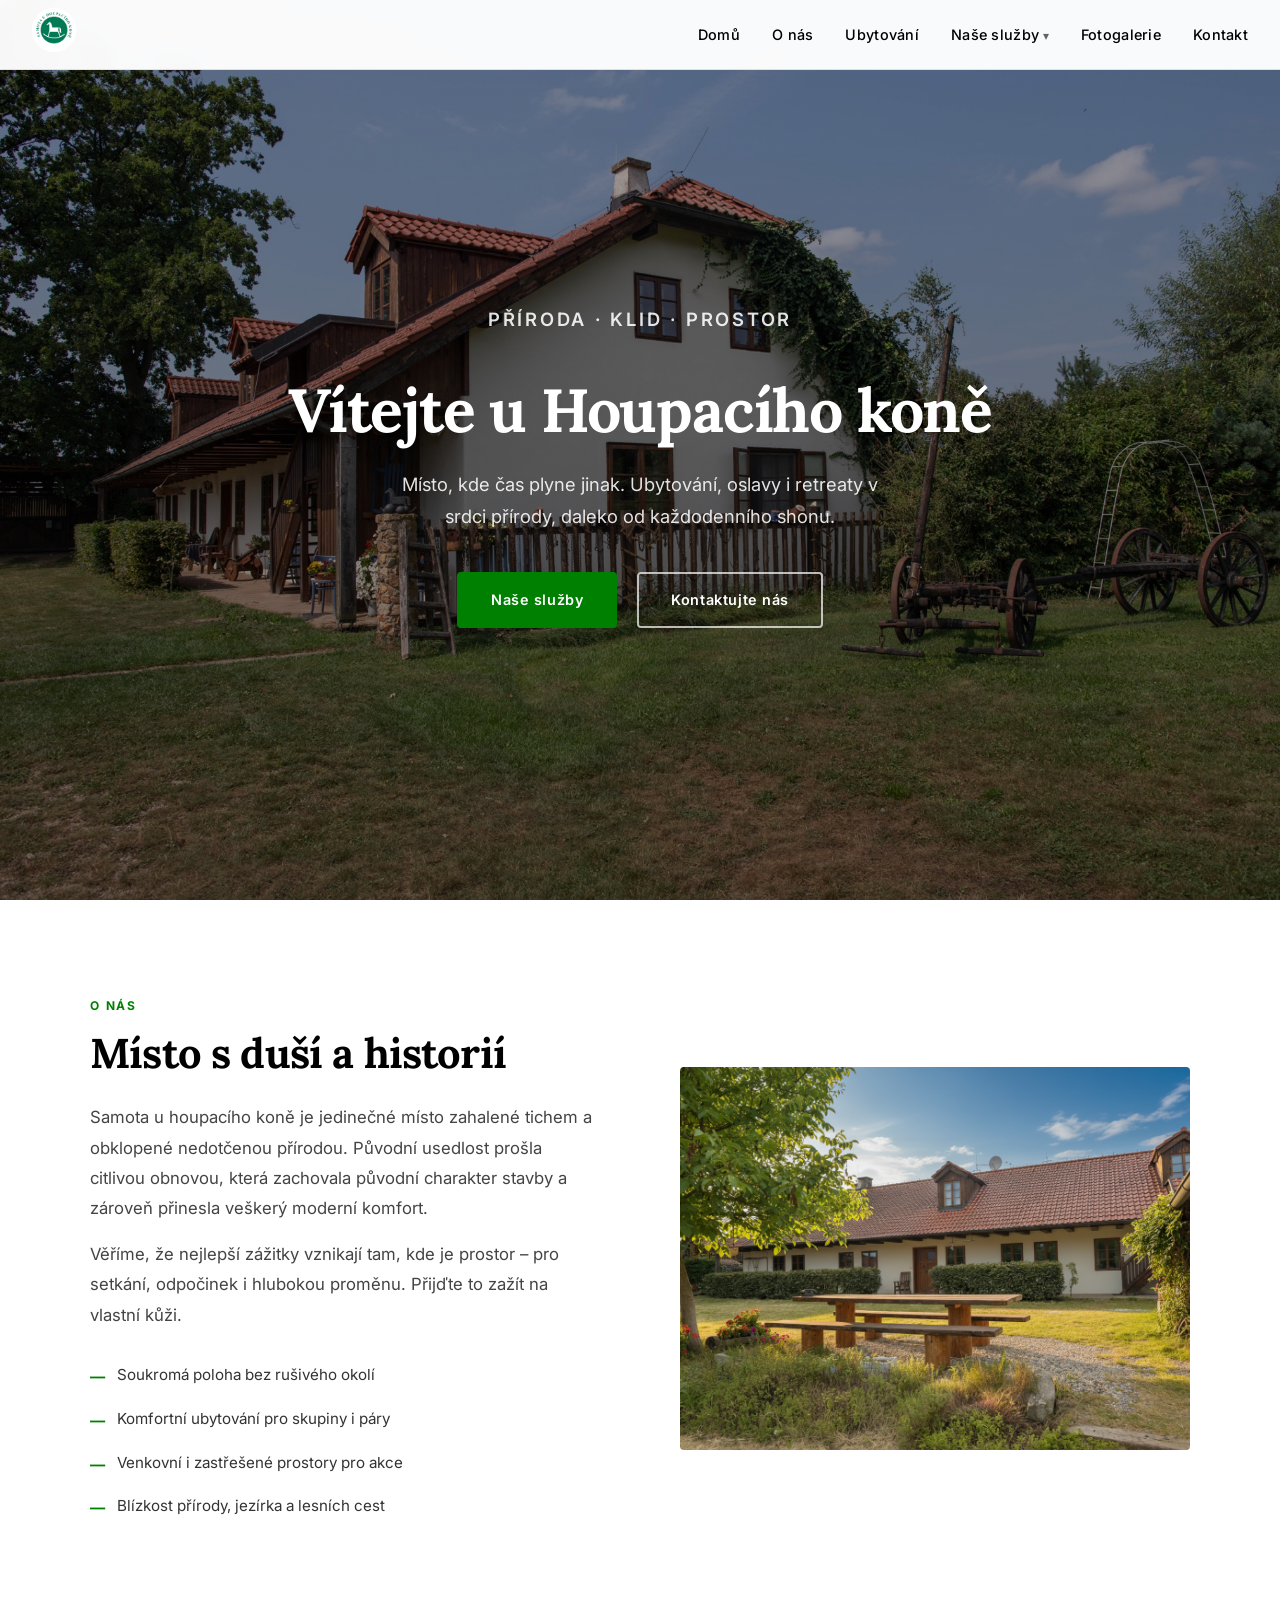
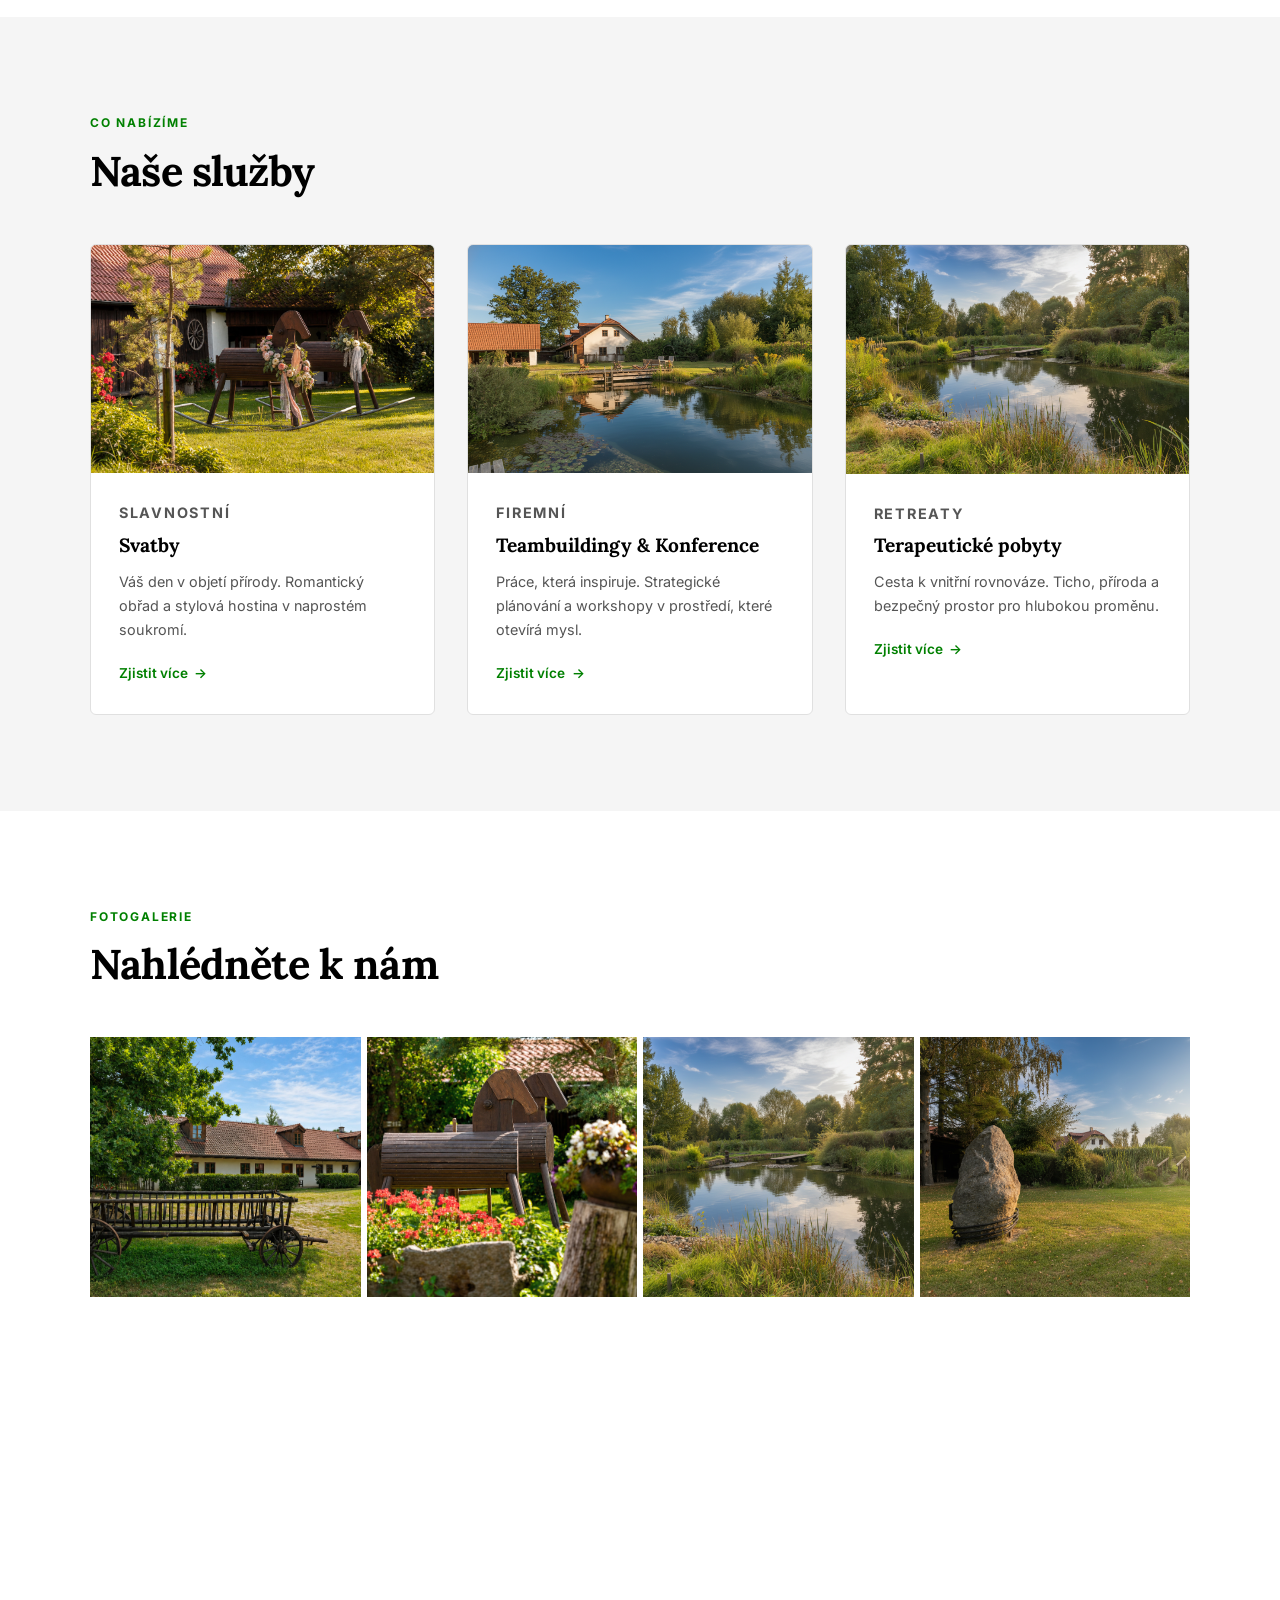
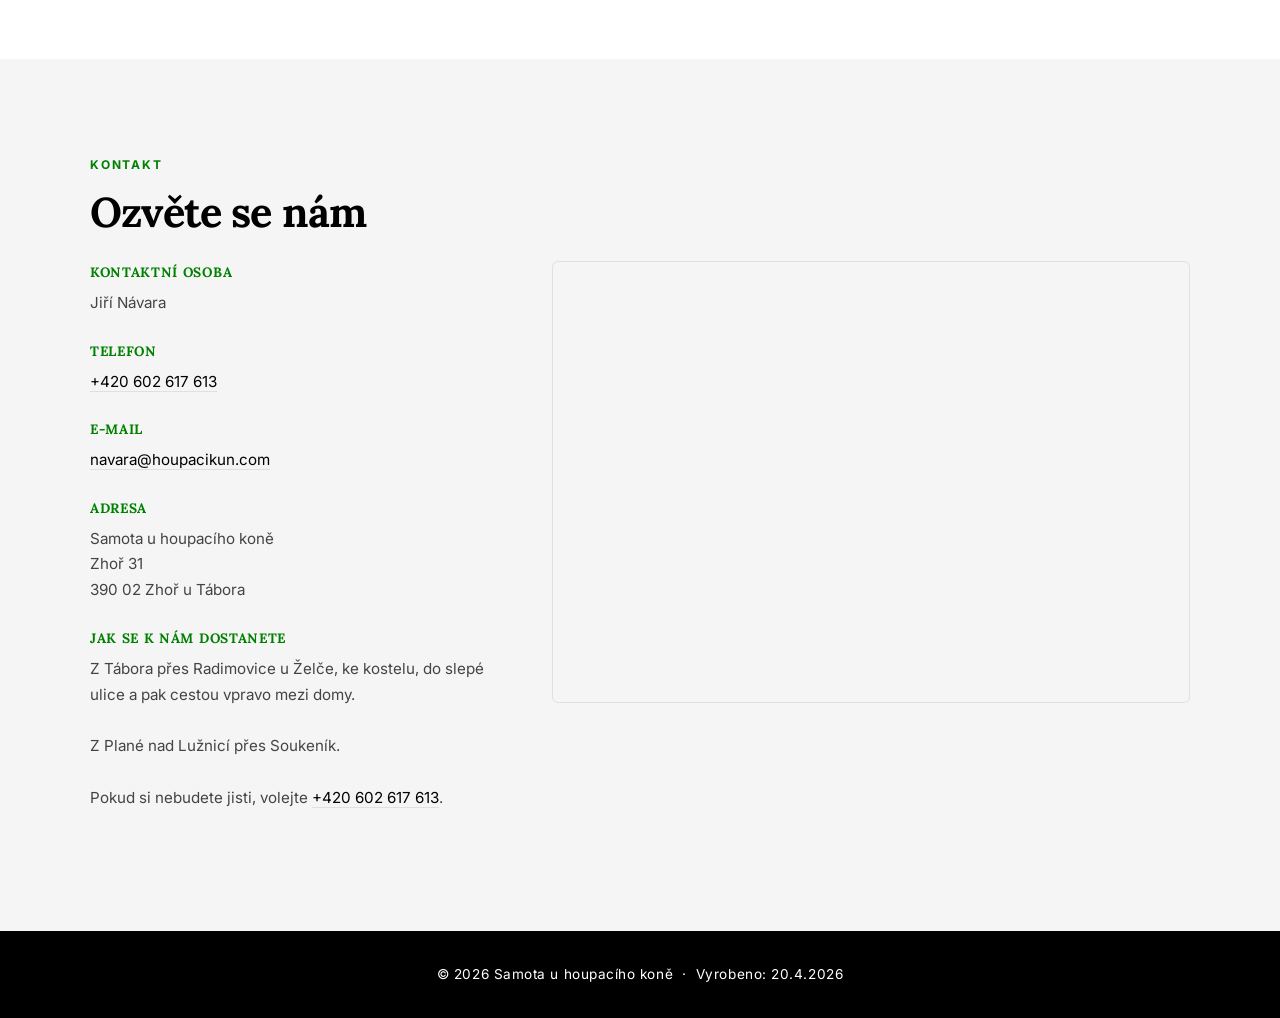
==== commit c1b1e3f5: "Add new Ubytování page with room breakdown and gallery" ====
--- a/index.html
+++ b/index.html
@@ -21,6 +21,7 @@
     <ul class="nav-links">
       <li><a href="#uvod">Domů</a></li>
       <li><a href="#o-nas">O nás</a></li>
+      <li><a href="ubytovani.html">Ubytování</a></li>
       <li class="dropdown">
         <a href="#sluzby">Naše služby</a>
         <div class="dropdown-menu">
--- a/style.css
+++ b/style.css
@@ -855,6 +855,92 @@
   }
 }
 
+/* ── ROOMS ── */
+.rooms-section {
+  padding: 1rem 2rem 4rem;
+  max-width: 1100px;
+  margin: 0 auto;
+}
+
+.rooms-grid {
+  display: grid;
+  grid-template-columns: repeat(3, 1fr);
+  gap: 1.5rem;
+}
+
+.room-card {
+  background: #fff;
+  border-radius: 8px;
+  padding: 1.75rem 1.5rem;
+  border: 1px solid var(--border);
+  transition: transform 0.2s, box-shadow 0.2s;
+}
+
+.room-card:hover {
+  transform: translateY(-3px);
+  box-shadow: 0 12px 30px rgba(0,0,0,0.08);
+}
+
+.room-card-header {
+  display: flex;
+  justify-content: space-between;
+  align-items: flex-start;
+  gap: 0.75rem;
+  margin-bottom: 0.6rem;
+}
+
+.room-card h4 {
+  font-size: 1.05rem;
+  font-weight: 700;
+  color: var(--text);
+}
+
+.room-beds {
+  font-size: 0.78rem;
+  font-weight: 600;
+  color: var(--accent);
+  white-space: nowrap;
+  margin-top: 0.2rem;
+}
+
+.room-card-sub {
+  font-size: 0.8rem;
+  color: #888;
+  margin-bottom: 0.6rem;
+}
+
+.room-card p {
+  font-size: 0.88rem;
+  color: #555;
+  line-height: 1.6;
+}
+
+.rooms-note {
+  text-align: center;
+  margin-top: 2.5rem;
+  font-size: 0.95rem;
+  color: var(--text);
+  background: var(--light-gray);
+  padding: 1.1rem 1.5rem;
+  border-radius: 8px;
+}
+
+.rooms-note strong {
+  color: var(--accent);
+}
+
+@media (max-width: 900px) {
+  .rooms-grid {
+    grid-template-columns: repeat(2, 1fr);
+  }
+}
+
+@media (max-width: 560px) {
+  .rooms-grid {
+    grid-template-columns: 1fr;
+  }
+}
+
 /* ── SUBPAGE SECTION HEADING ── */
 .subpage-section-heading {
   font-family: 'Lora', Georgia, serif;
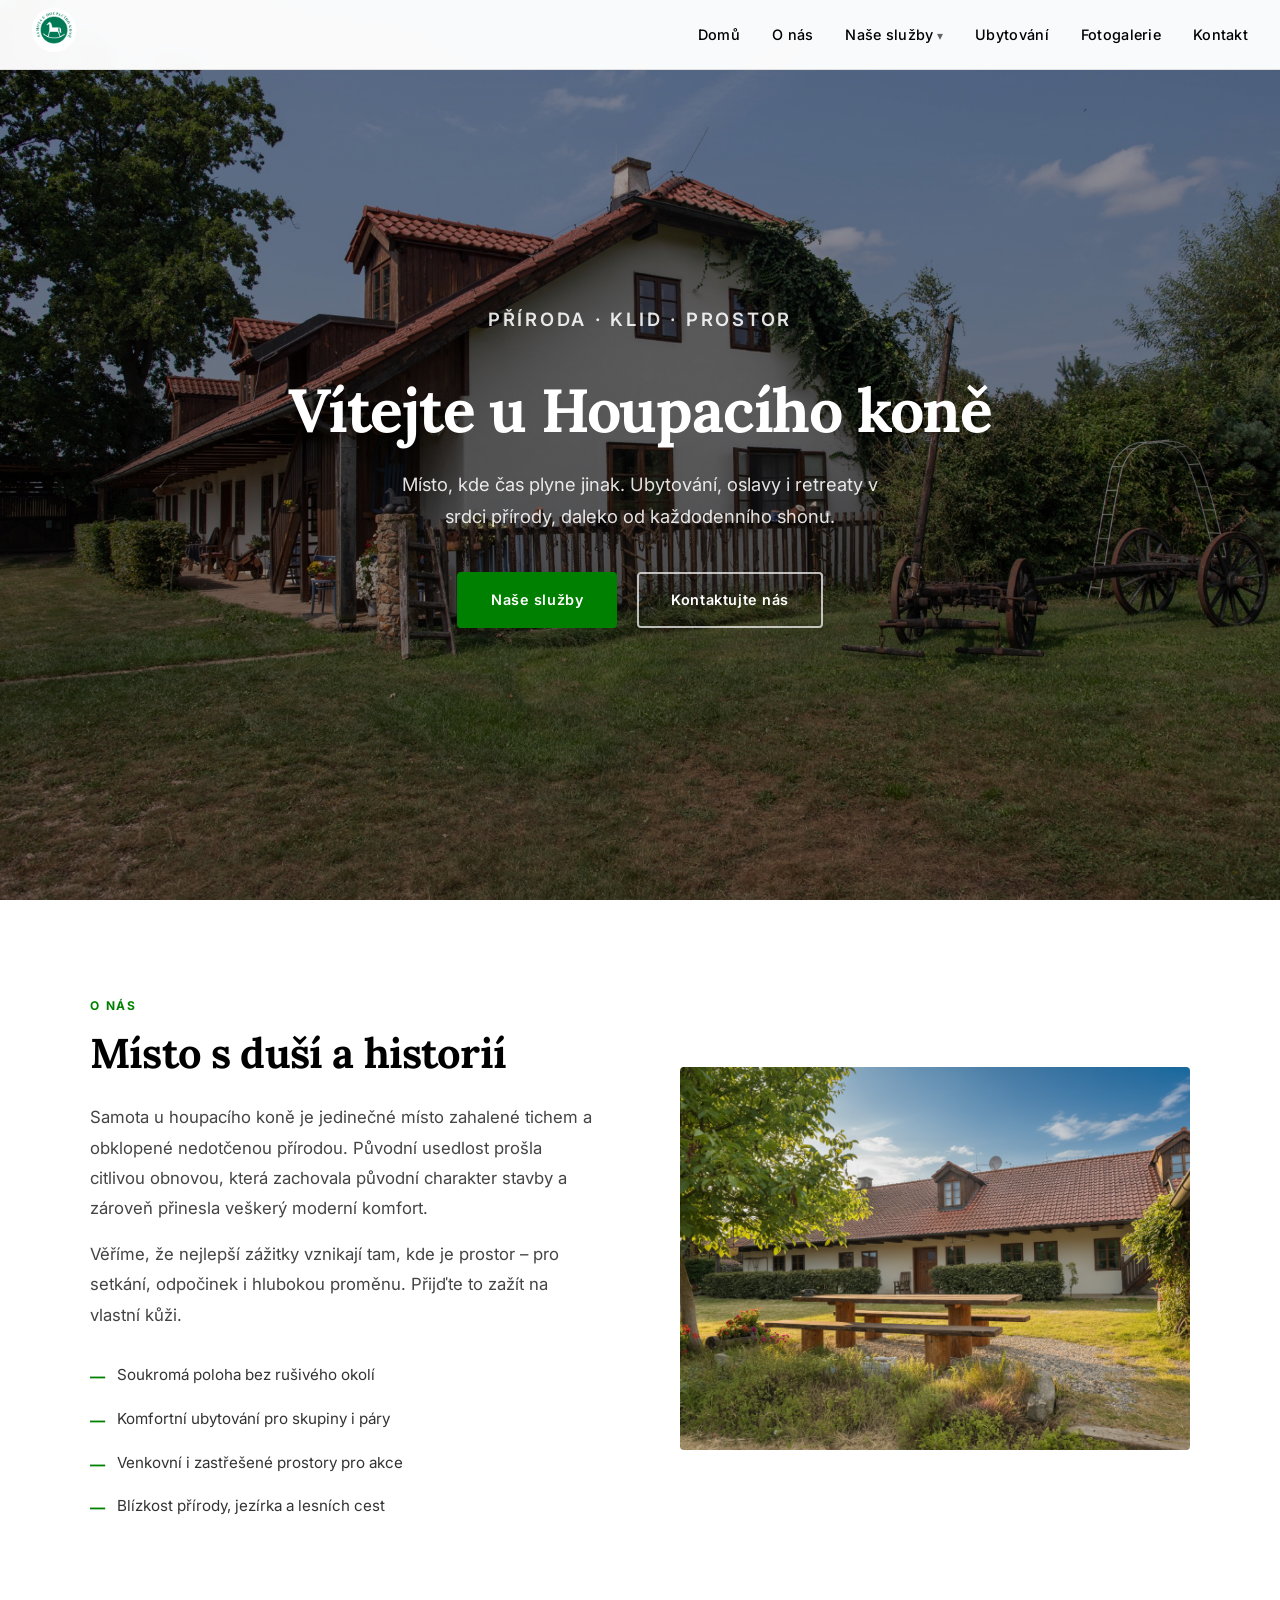
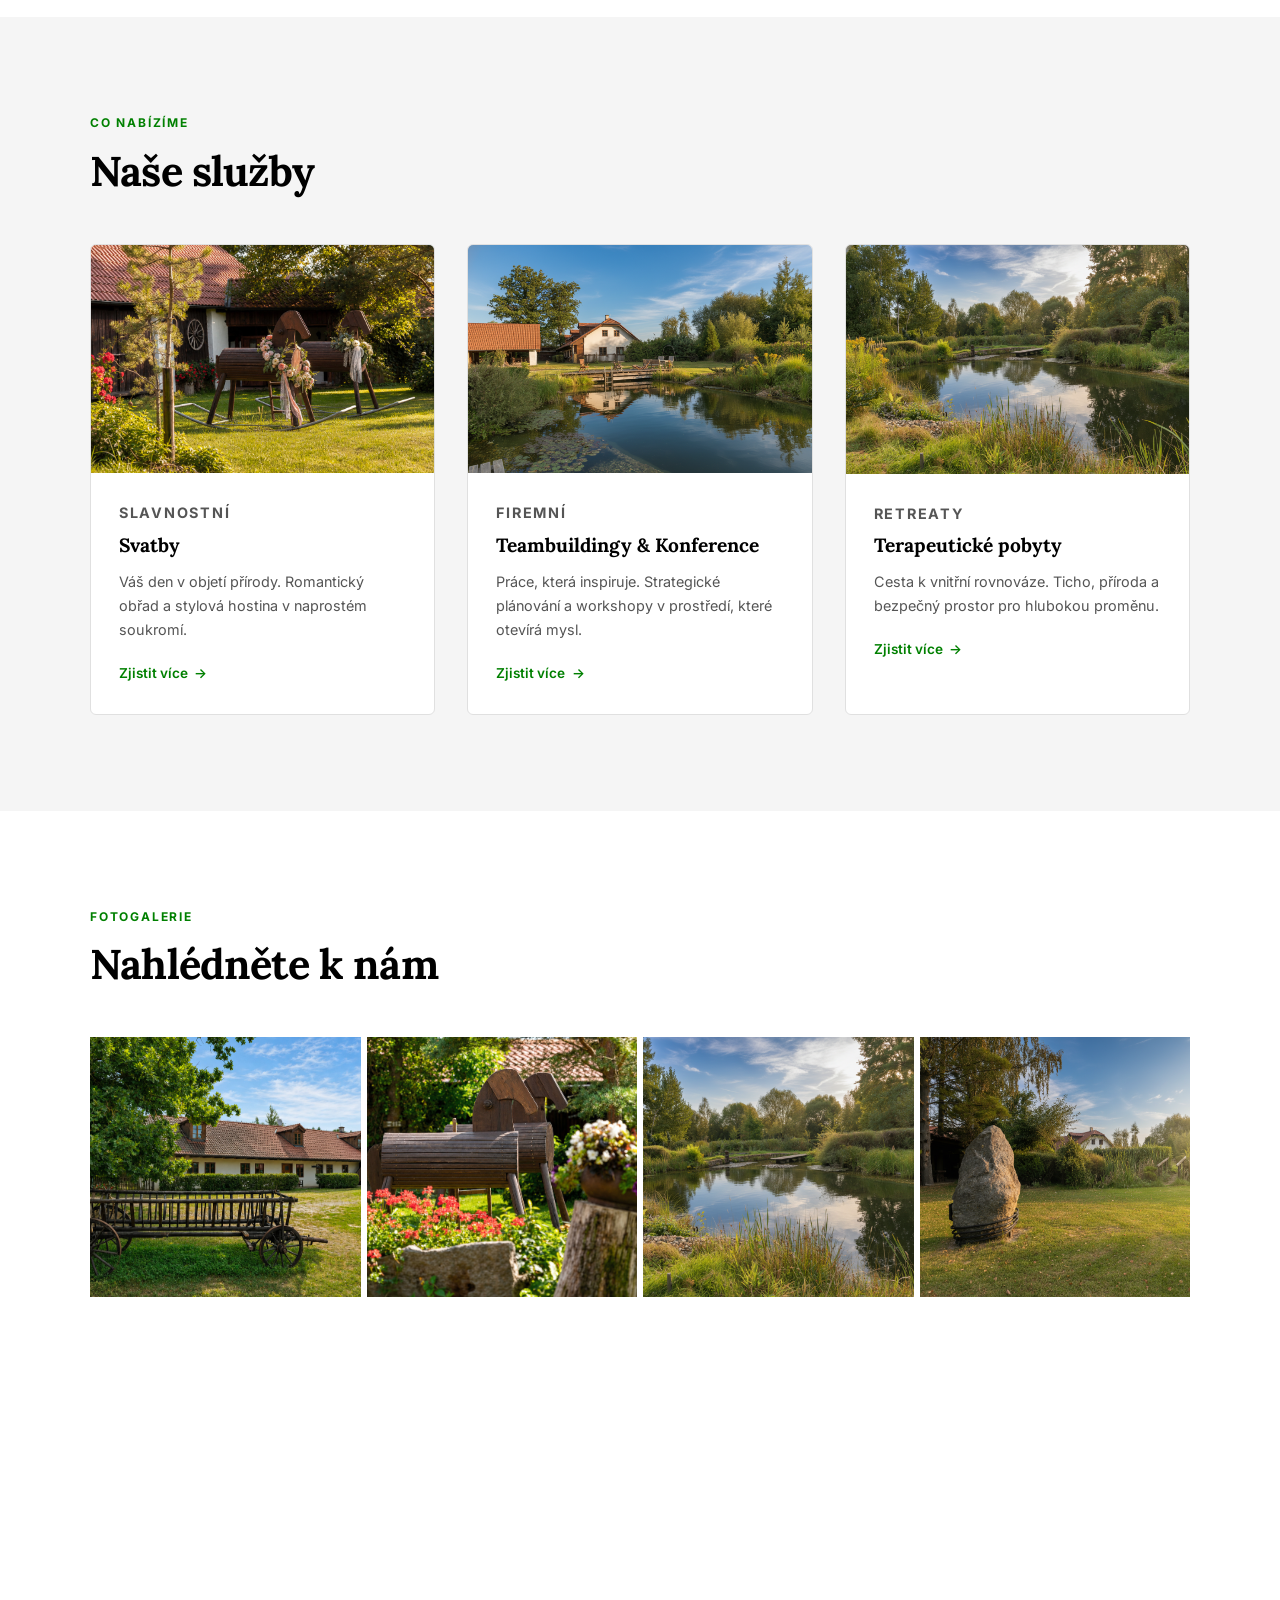
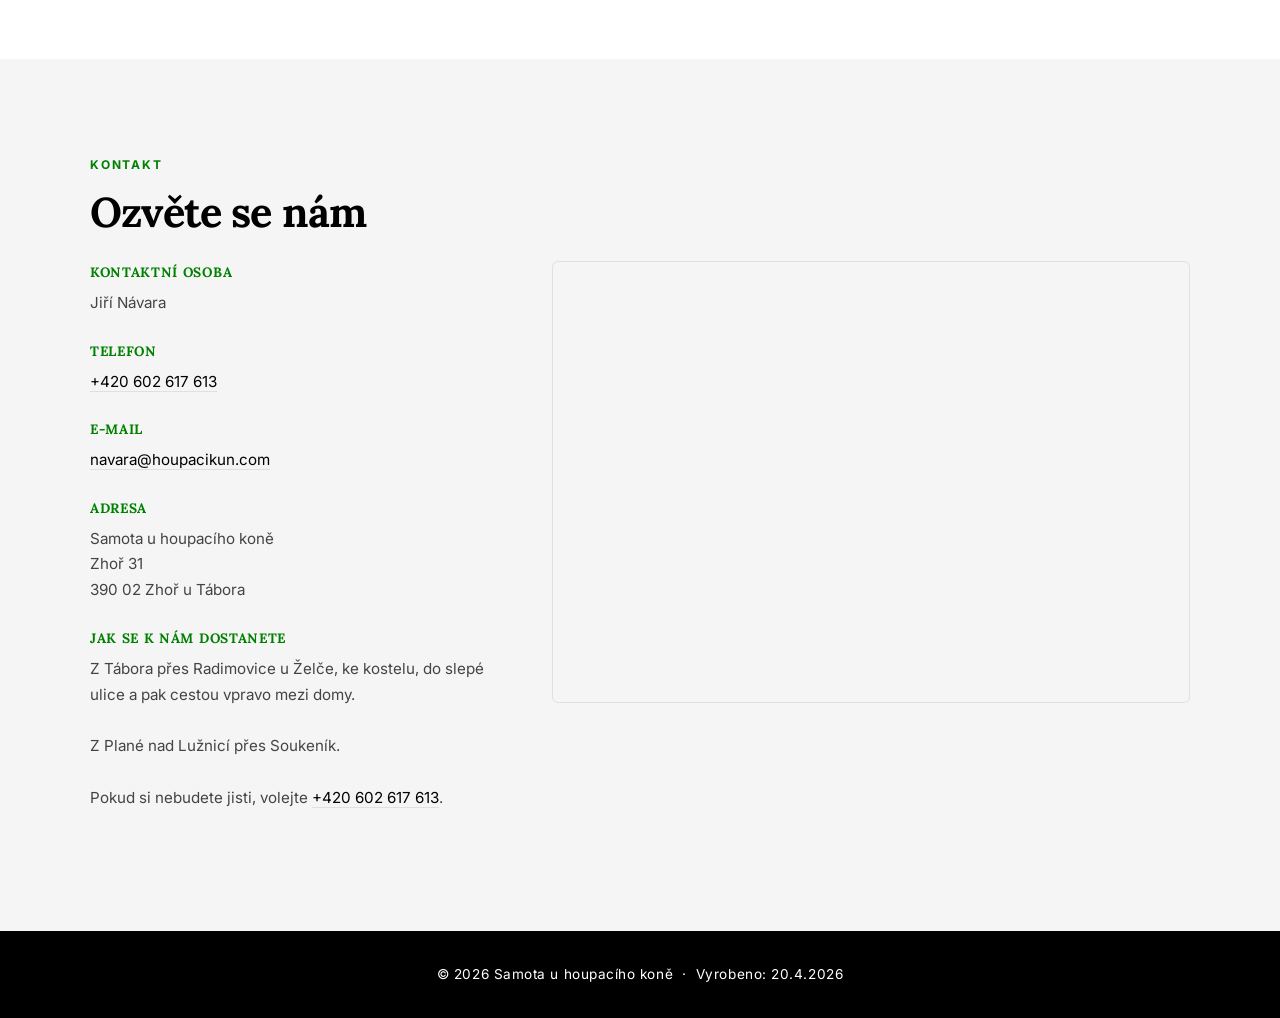
==== commit c8f12859: "Move Ubytování nav item after Naše služby dropdown" ====
--- a/index.html
+++ b/index.html
@@ -21,7 +21,6 @@
     <ul class="nav-links">
       <li><a href="#uvod">Domů</a></li>
       <li><a href="#o-nas">O nás</a></li>
-      <li><a href="ubytovani.html">Ubytování</a></li>
       <li class="dropdown">
         <a href="#sluzby">Naše služby</a>
         <div class="dropdown-menu">
@@ -30,6 +29,7 @@
           <a href="terapie.html">Terapeutické pobyty</a>
         </div>
       </li>
+      <li><a href="ubytovani.html">Ubytování</a></li>
       <li><a href="#galerie">Fotogalerie</a></li>
       <li><a href="#kontakt">Kontakt</a></li>
     </ul>
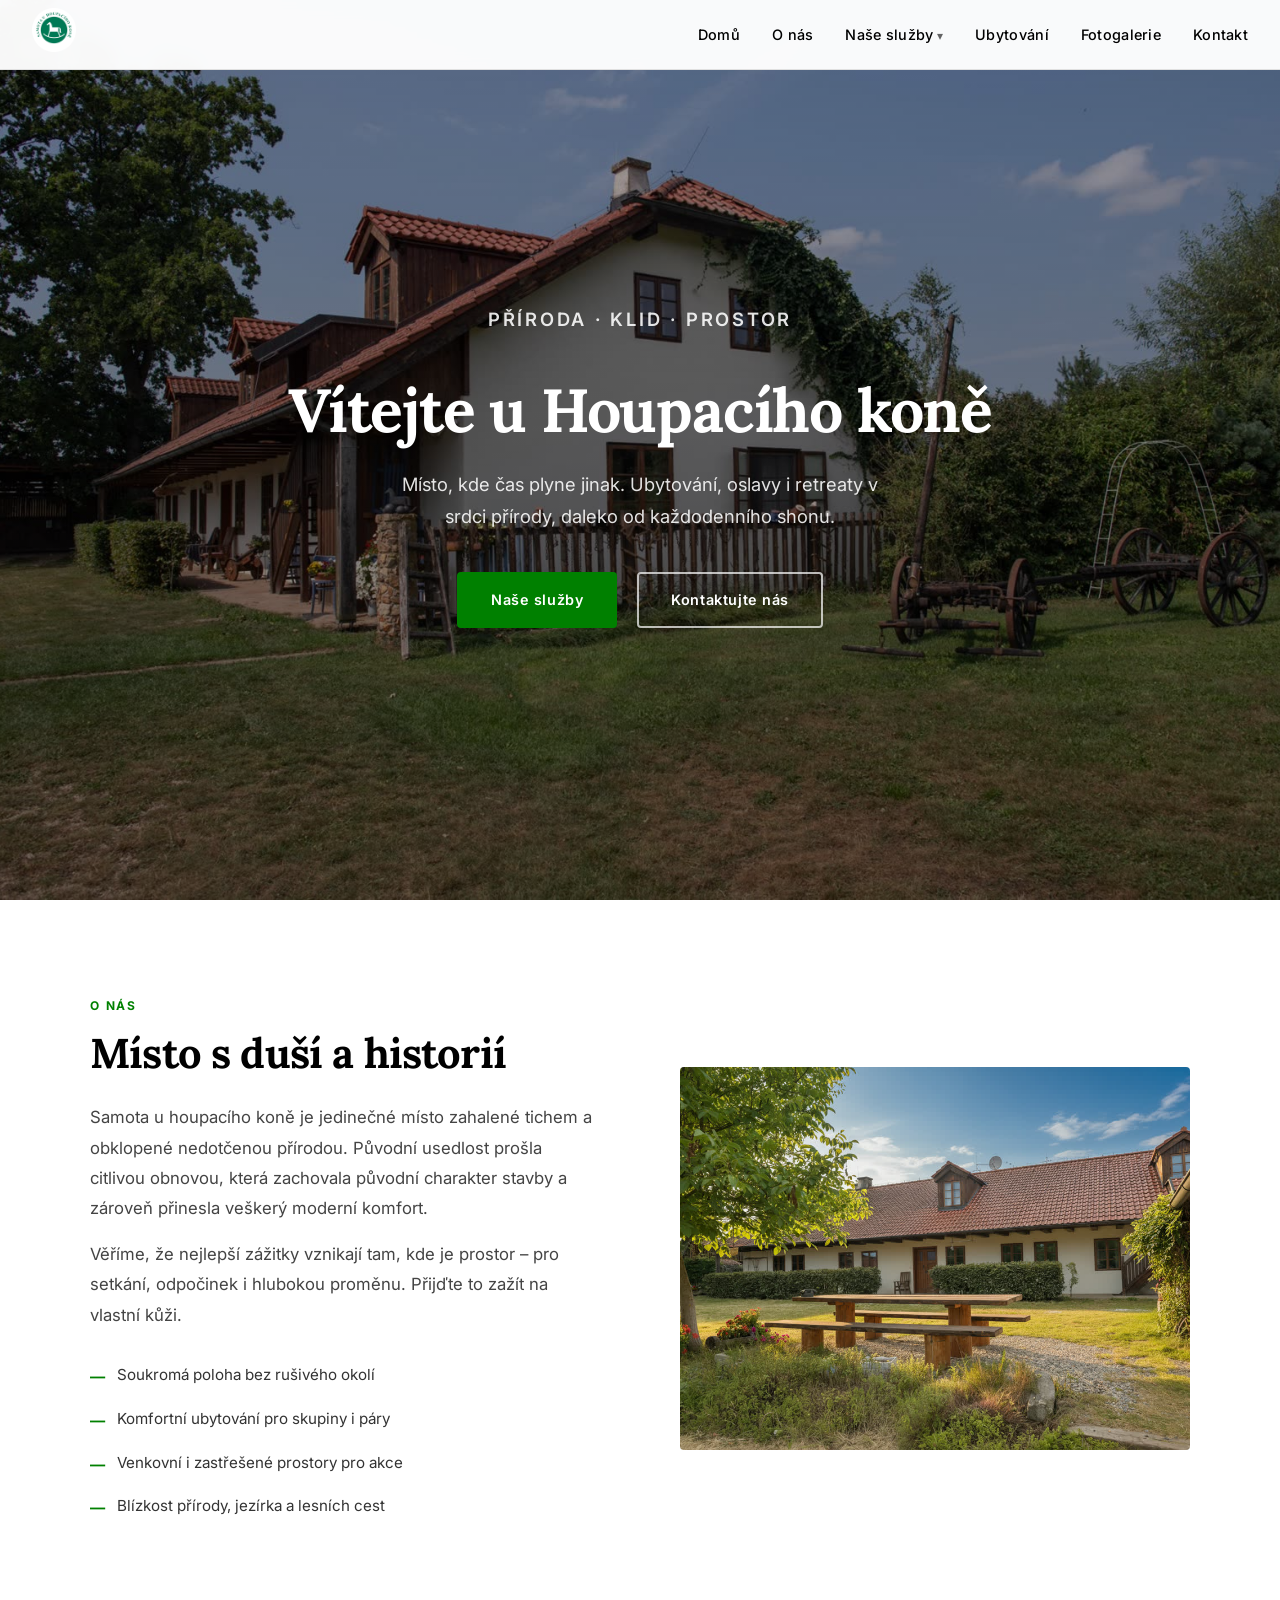
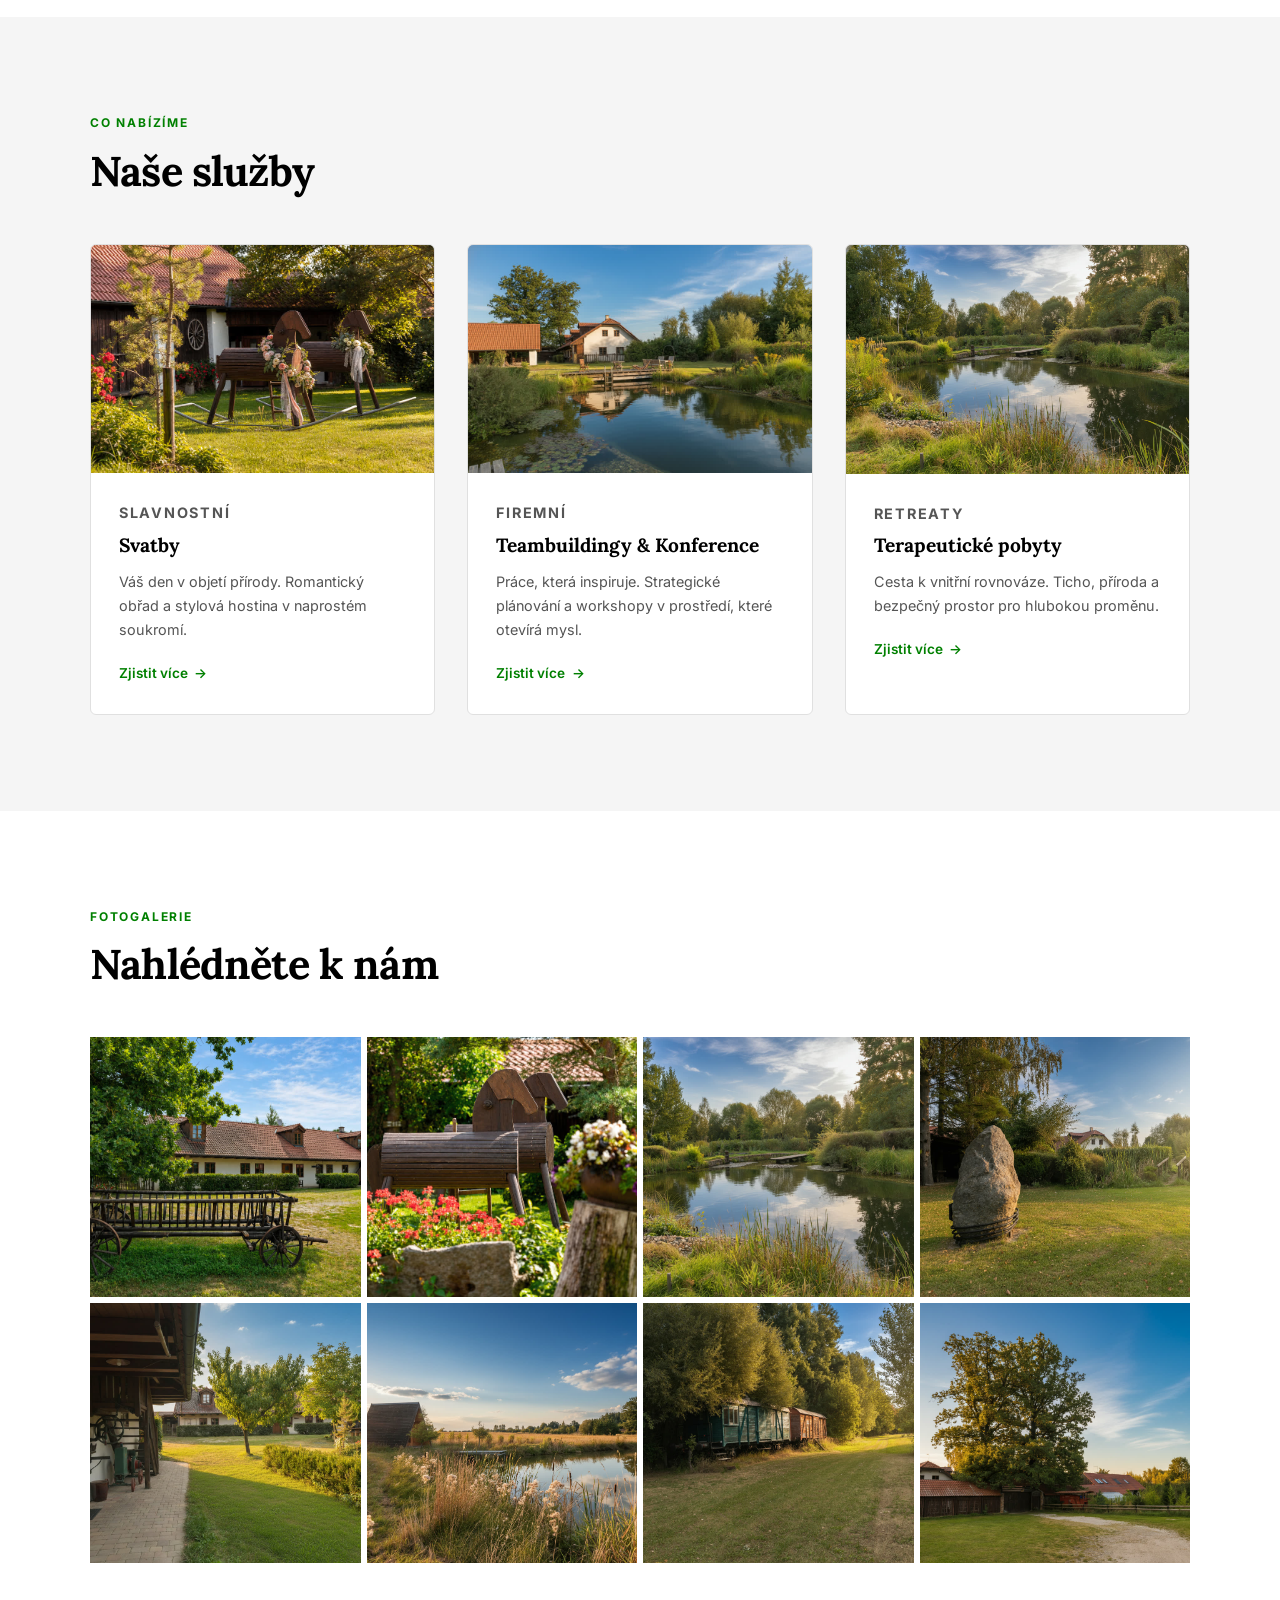
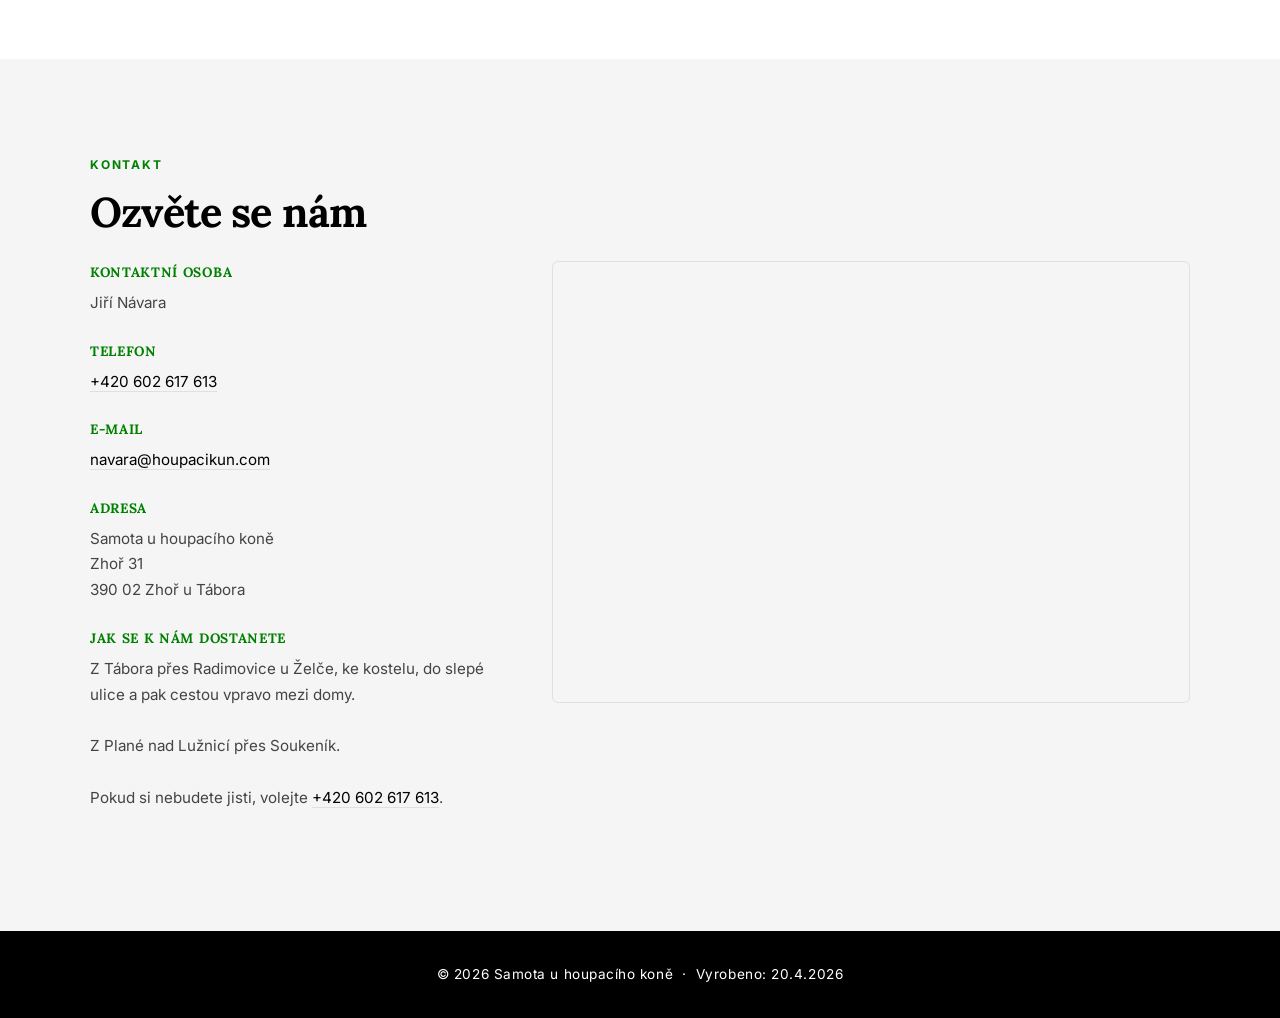
==== commit 0583c281: "Optimalizovat výkon: video, obrázky, lazy loading Hero video: 8,6 MB -> 2,9 MB (1080p -> 720p, CRF 3" ====
--- a/index.html
+++ b/index.html
@@ -72,7 +72,7 @@
             <div class="feature-item">Blízkost přírody, jezírka a lesních cest</div>
           </div>
         </div>
-        <img src="images/jirka_dum.png" alt="Samota u houpacího koně – exteriér" class="about-img" />
+        <img src="images/jirka_dum.jpg" loading="lazy" alt="Samota u houpacího koně – exteriér" class="about-img" />
       </div>
     </div>
   </section>
@@ -85,7 +85,7 @@
       <div class="services-grid">
 
         <a href="svatby.html" class="service-card">
-          <img src="images/svatebni_kun.jpg" alt="Svatby" />
+          <img src="images/svatebni_kun.jpg" loading="lazy" alt="Svatby" />
           <div class="service-card-body">
             <p class="service-card-tag">Slavnostní</p>
             <h3>Svatby</h3>
@@ -95,7 +95,7 @@
         </a>
 
         <a href="firemni-akce.html" class="service-card">
-          <img src="images/jezirko_a_dum.jpg" alt="Firemní akce a teambuildingy" />
+          <img src="images/jezirko_a_dum.jpg" loading="lazy" alt="Firemní akce a teambuildingy" />
           <div class="service-card-body">
             <p class="service-card-tag">Firemní</p>
             <h3>Teambuildingy & Konference</h3>
@@ -105,7 +105,7 @@
         </a>
 
         <a href="terapie.html" class="service-card">
-          <img src="images/jezirko2.jpg" alt="Terapeutické pobyty" />
+          <img src="images/jezirko2.jpg" loading="lazy" alt="Terapeutické pobyty" />
           <div class="service-card-body">
             <p class="service-card-tag">Retreaty</p>
             <h3>Terapeutické pobyty</h3>
@@ -125,28 +125,28 @@
       <h2 class="section-title">Nahlédněte k nám</h2>
       <div class="gallery-grid">
         <div class="gallery-item">
-          <img src="images/gal_zebrinak.jpg" alt="Žebřiňák" />
-        </div>
-        <div class="gallery-item">
-          <img src="images/gal_kone.jpg" alt="Koně" />
-        </div>
-        <div class="gallery-item">
-          <img src="images/jezirko2.jpg" alt="Jezírko" />
-        </div>
-        <div class="gallery-item">
-          <img src="images/gal_menhir.jpg" alt="Menhir" style="object-position: 14% center;" />
-        </div>
-        <div class="gallery-item">
-          <img src="images/gal_ubytko.jpg" alt="Ubytování" />
-        </div>
-        <div class="gallery-item">
-          <img src="images/gal_rybnik_chatka.jpg" alt="Rybník s chatkou" style="object-position: 28% center;" />
-        </div>
-        <div class="gallery-item">
-          <img src="images/gal_vagon.jpg" alt="Vagon" />
-        </div>
-        <div class="gallery-item">
-          <img src="images/gal_brana.jpg" alt="Brána" />
+          <img src="images/gal_zebrinak.jpg" loading="lazy" alt="Žebřiňák" />
+        </div>
+        <div class="gallery-item">
+          <img src="images/gal_kone.jpg" loading="lazy" alt="Koně" />
+        </div>
+        <div class="gallery-item">
+          <img src="images/jezirko2.jpg" loading="lazy" alt="Jezírko" />
+        </div>
+        <div class="gallery-item">
+          <img src="images/gal_menhir.jpg" loading="lazy" alt="Menhir" style="object-position: 14% center;" />
+        </div>
+        <div class="gallery-item">
+          <img src="images/gal_ubytko.jpg" loading="lazy" alt="Ubytování" />
+        </div>
+        <div class="gallery-item">
+          <img src="images/gal_rybnik_chatka.jpg" loading="lazy" alt="Rybník s chatkou" style="object-position: 28% center;" />
+        </div>
+        <div class="gallery-item">
+          <img src="images/gal_vagon.jpg" loading="lazy" alt="Vagon" />
+        </div>
+        <div class="gallery-item">
+          <img src="images/gal_brana.jpg" loading="lazy" alt="Brána" />
         </div>
       </div>
     </div>
--- a/style.css
+++ b/style.css
@@ -903,12 +903,6 @@
   margin-top: 0.2rem;
 }
 
-.room-card-sub {
-  font-size: 0.8rem;
-  color: #888;
-  margin-bottom: 0.6rem;
-}
-
 .room-card p {
   font-size: 0.88rem;
   color: #555;
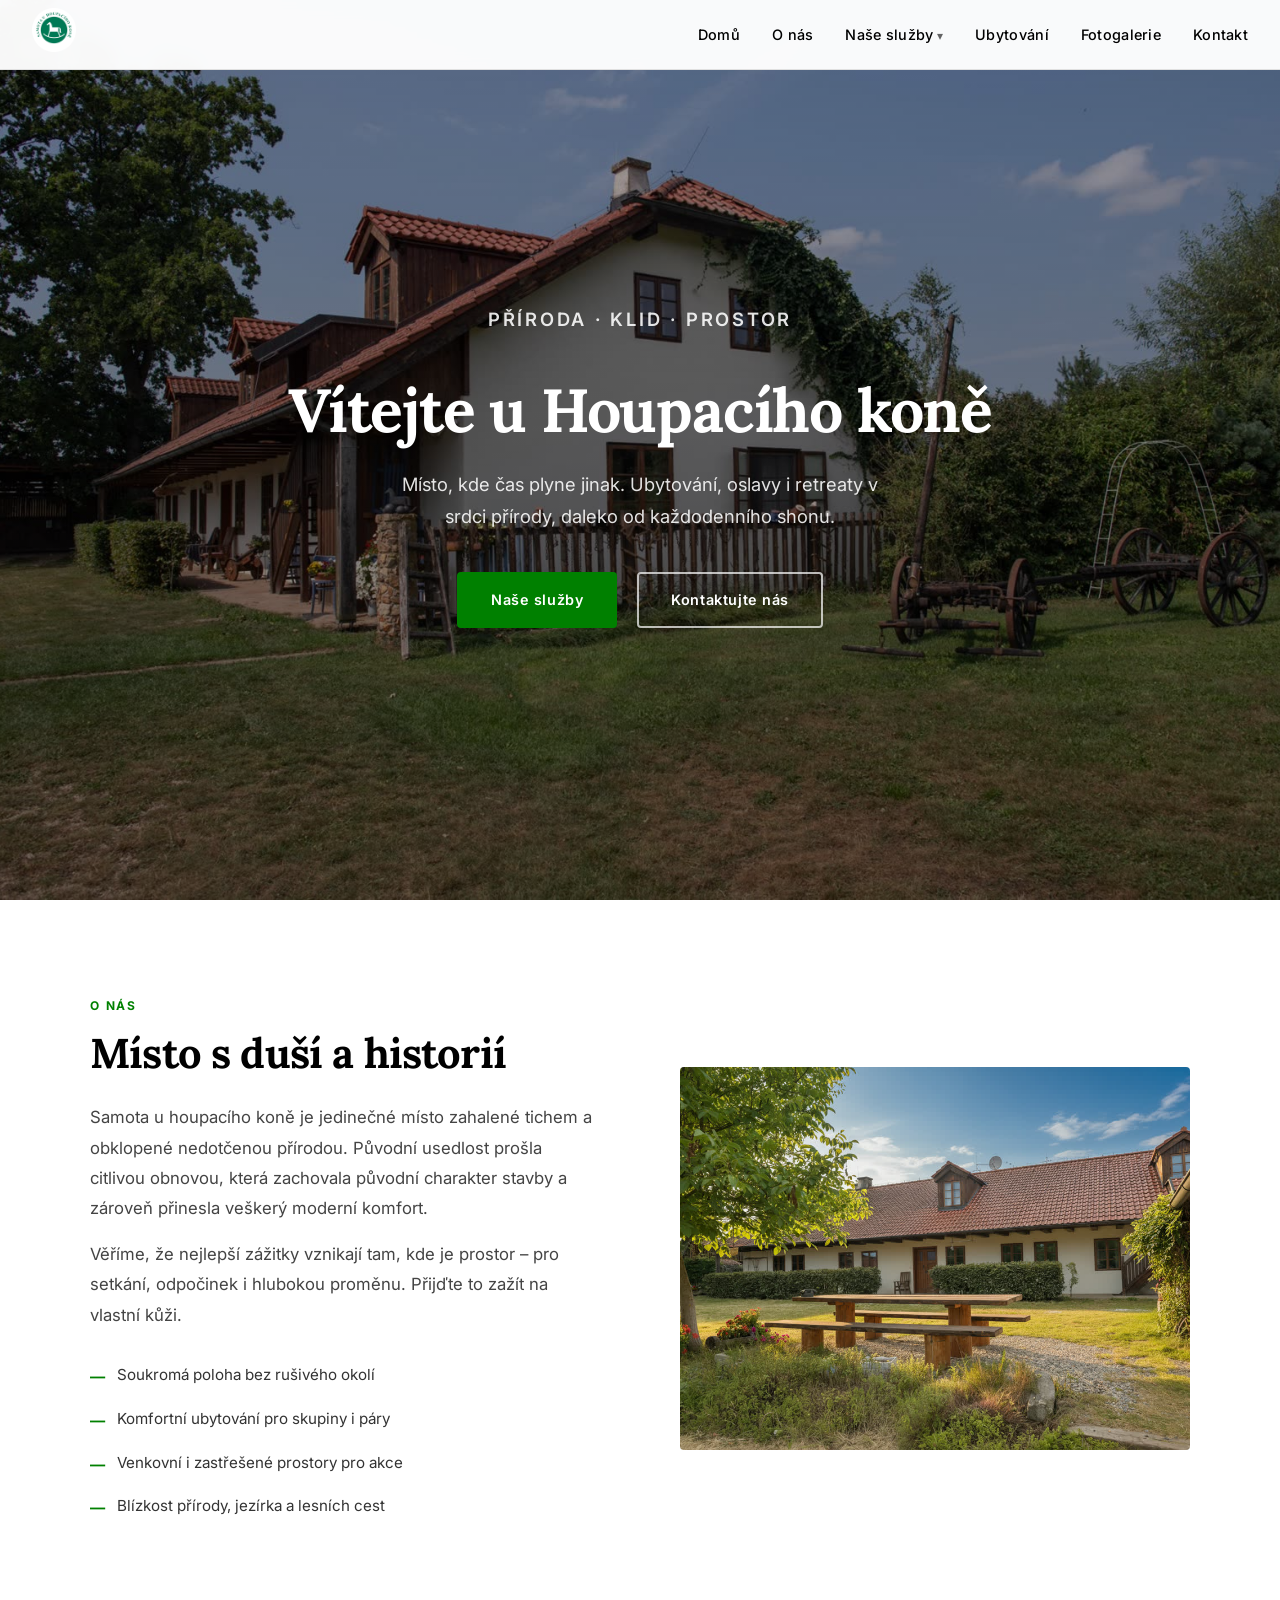
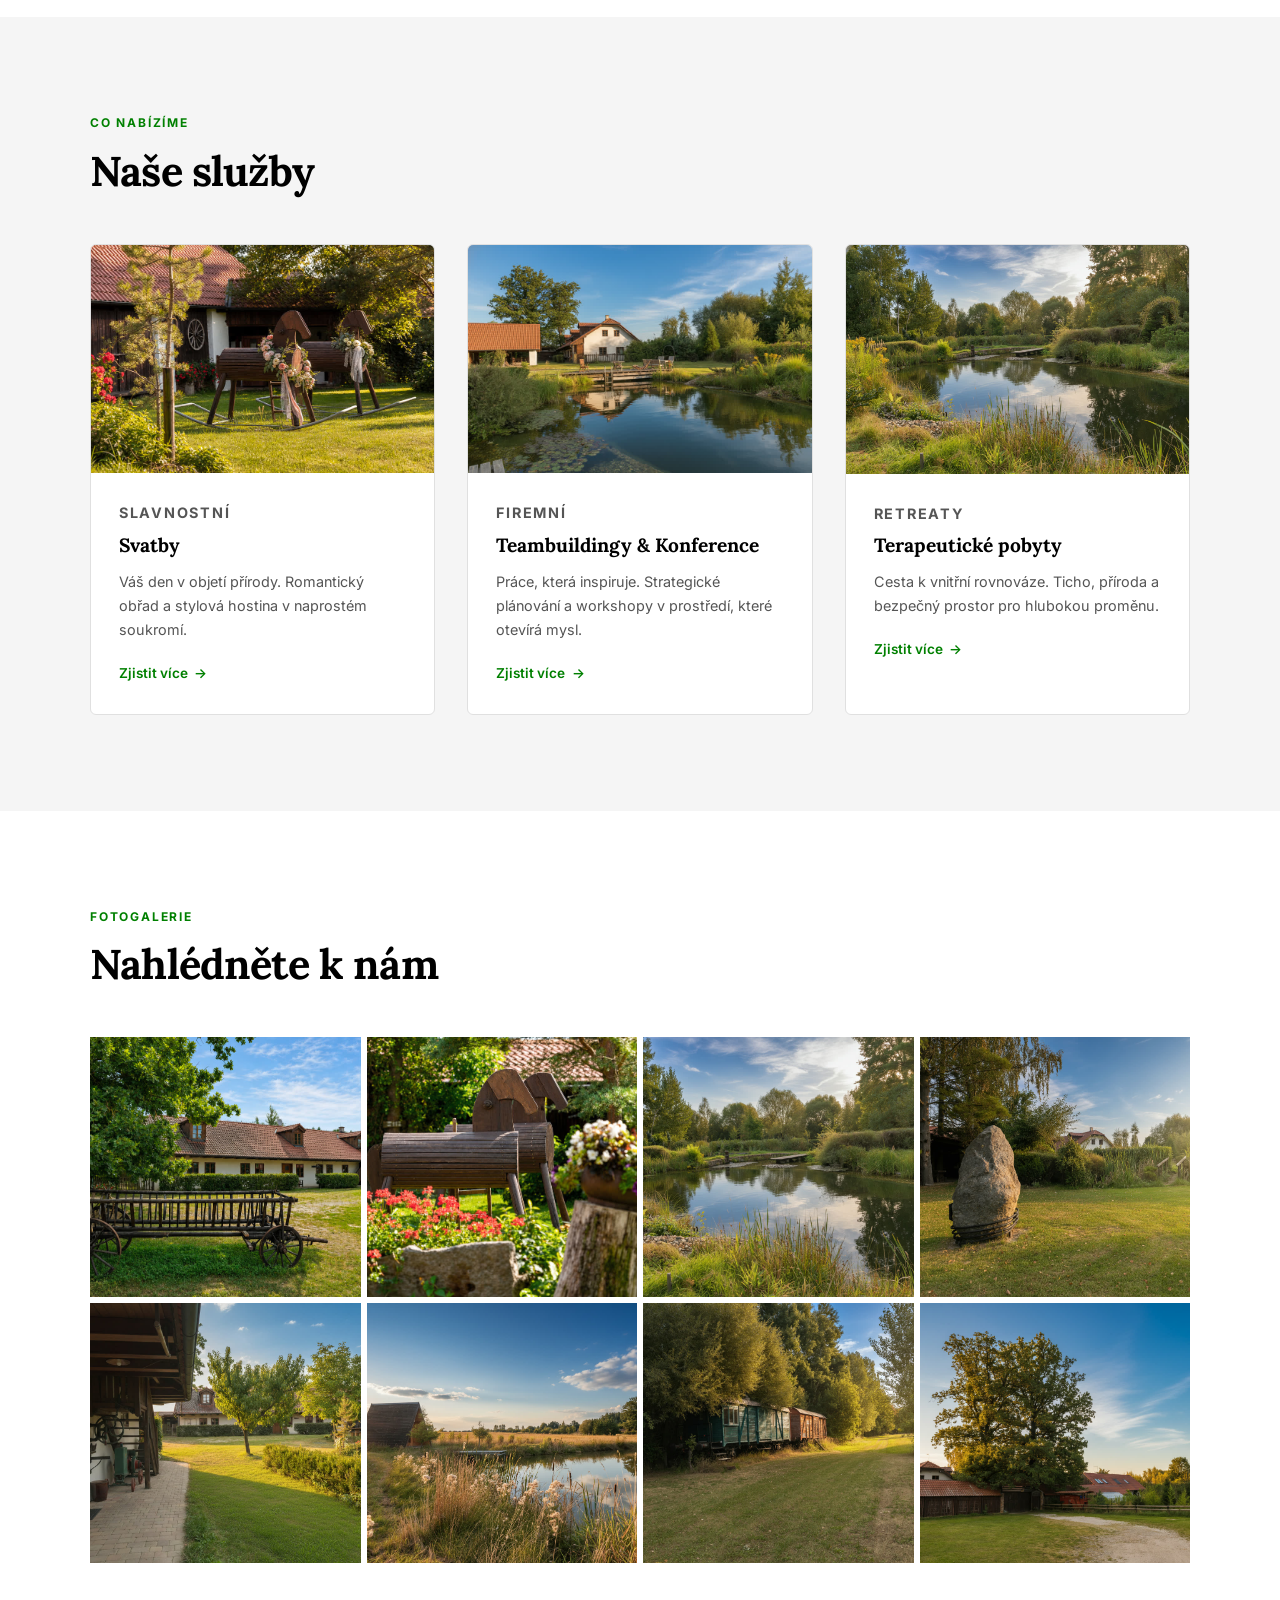
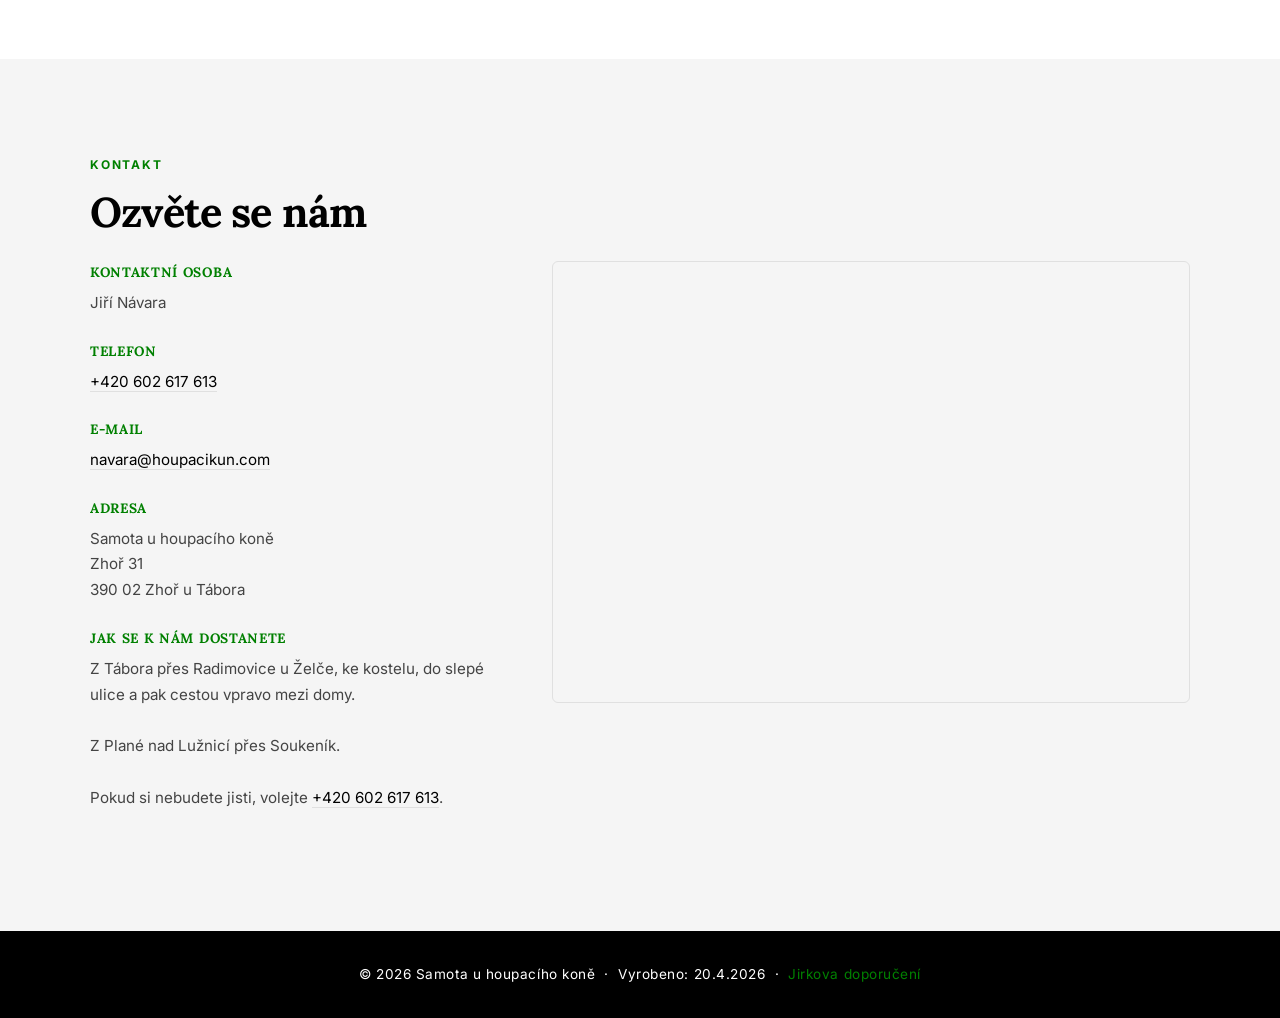
==== commit 2124b886: "Přidat stránku Jirkova doporučení (noindex) a odkaz v patičce Co-Authored-By: Claude Opus 5.5 <norep" ====
--- a/index.html
+++ b/index.html
@@ -201,7 +201,7 @@
 
   <!-- FOOTER -->
   <footer>
-    <p>© 2026 Samota u houpacího koně &nbsp;·&nbsp; Vyrobeno: 20.4.2026</p>
+    <p>© 2026 Samota u houpacího koně &nbsp;·&nbsp; Vyrobeno: 20.4.2026 &nbsp;·&nbsp; <a href="jirkova-doporuceni.html">Jirkova doporučení</a></p>
   </footer>
 
   <script src="script.js"></script>
--- a/style.css
+++ b/style.css
@@ -1245,3 +1245,43 @@
     grid-template-rows: repeat(4, 140px);
   }
 }
+
+/* ── JIRKOVA DOPORUČENÍ ── */
+.recommendations {
+  max-width: 760px;
+  margin: 0 auto;
+  padding: calc(70px + 4rem) 2rem 5rem;
+  min-height: 60vh;
+}
+
+.recommendations h1 {
+  font-size: 2.2rem;
+  margin-bottom: 2rem;
+}
+
+.recommendation-list {
+  list-style: none;
+  padding: 0;
+}
+
+.recommendation-list li {
+  padding: 1.2rem 0;
+  border-bottom: 1px solid var(--border);
+}
+
+.recommendation-list a {
+  color: var(--accent);
+  font-size: 1.15rem;
+  font-weight: 600;
+  text-decoration: none;
+}
+
+.recommendation-list a:hover {
+  text-decoration: underline;
+}
+
+.recommendation-list p {
+  margin-top: 0.4rem;
+  color: #444;
+  line-height: 1.7;
+}
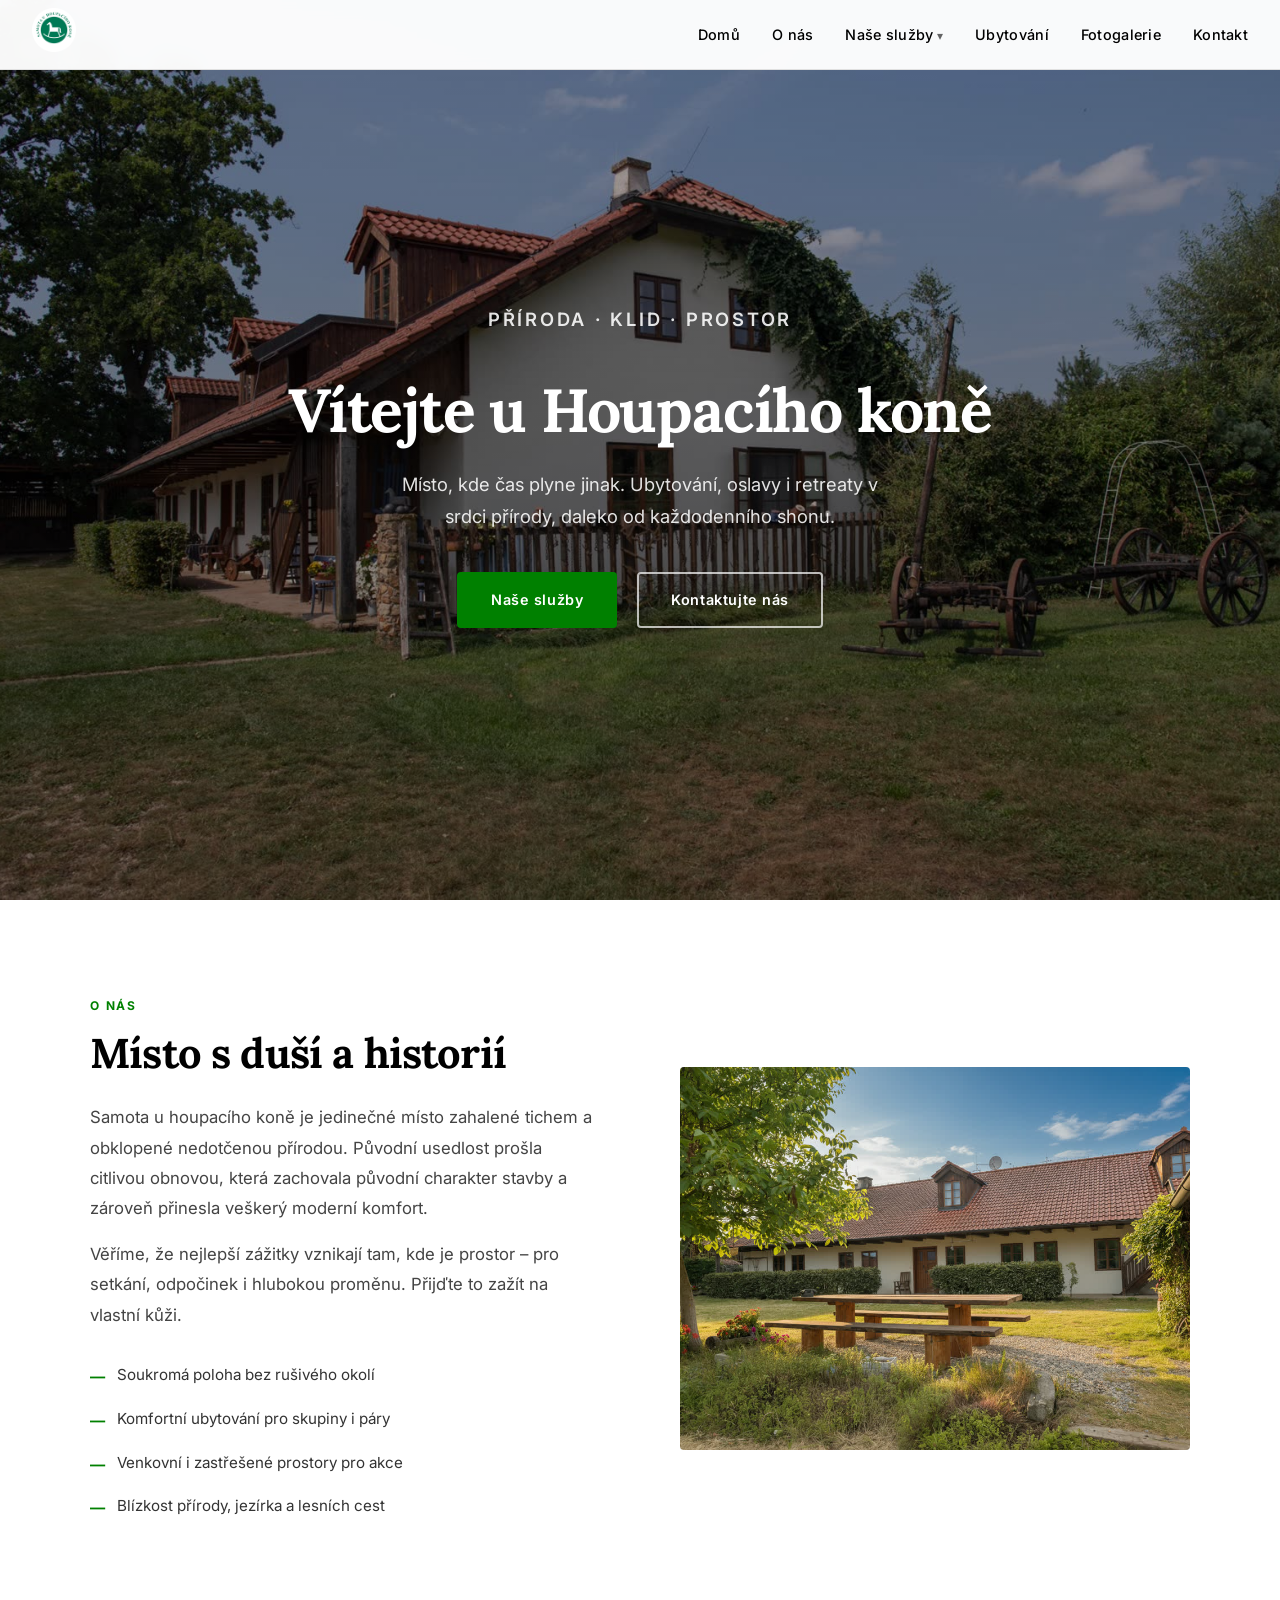
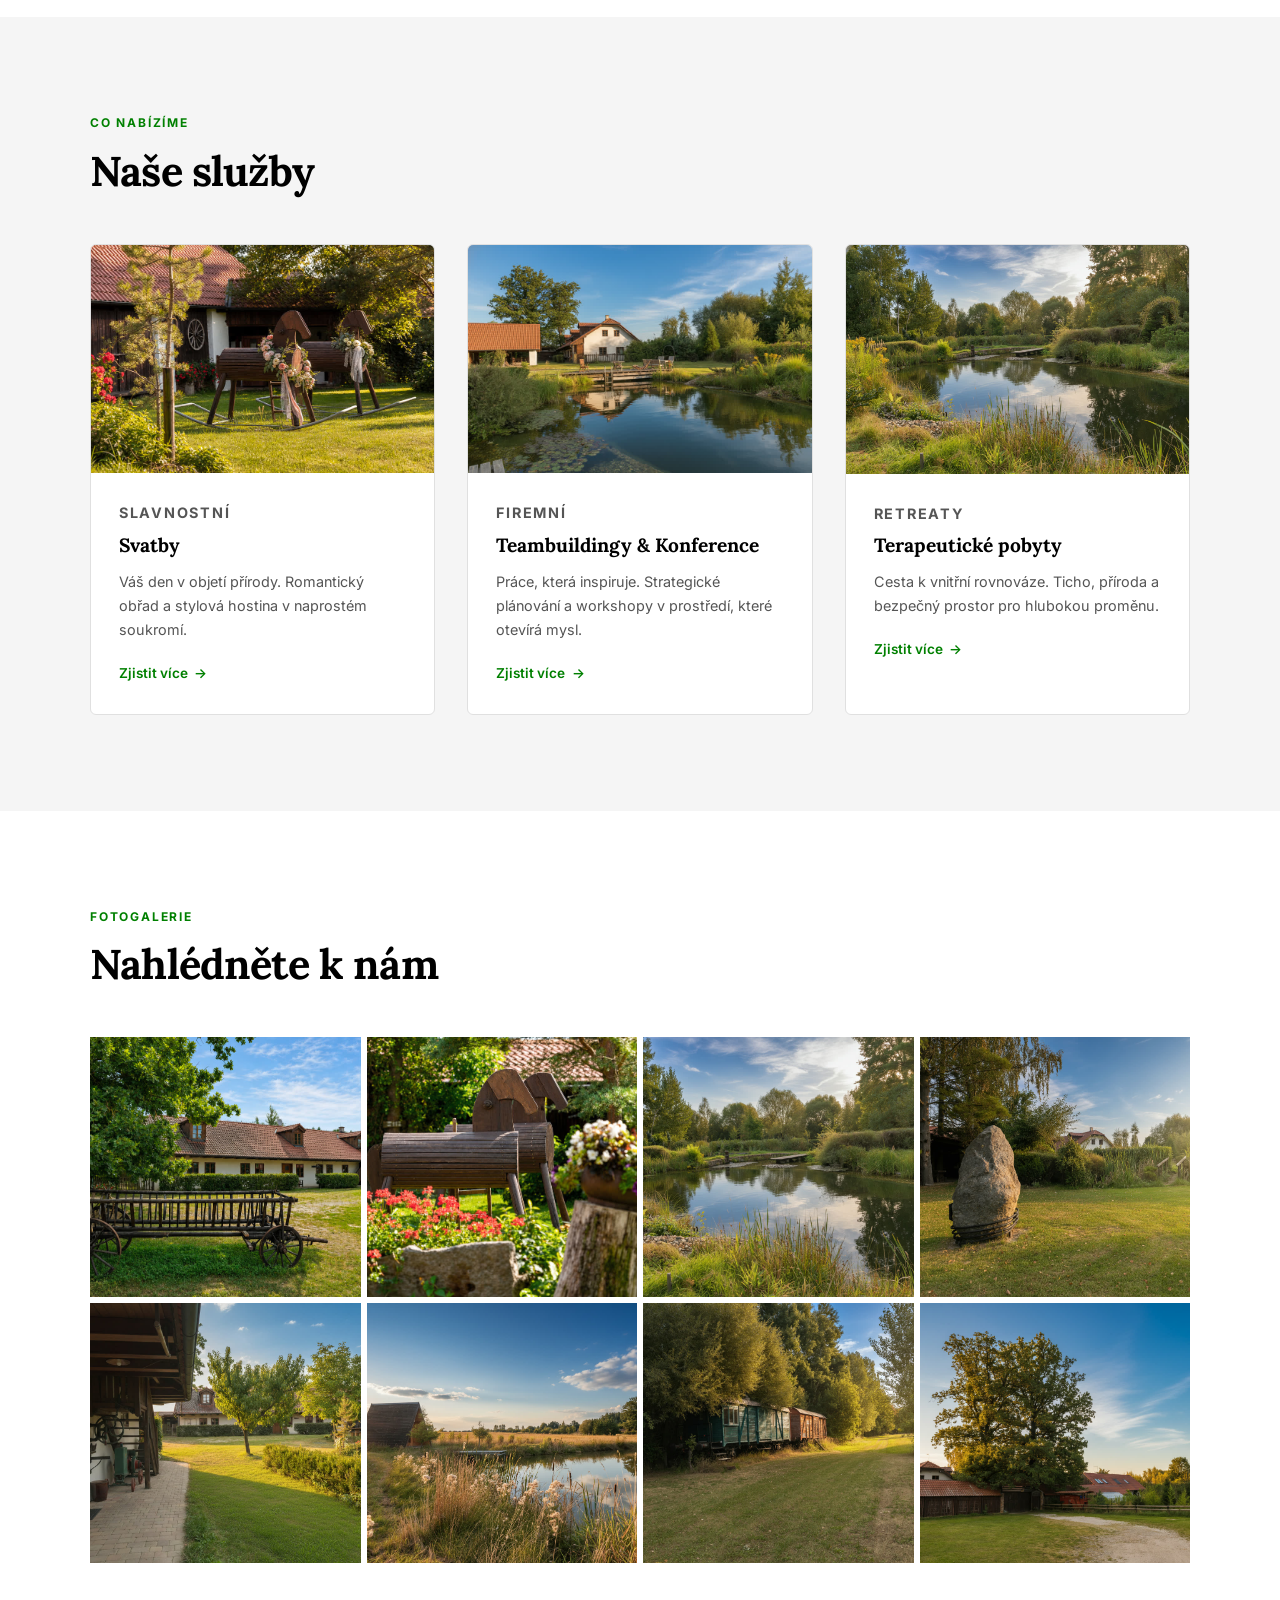
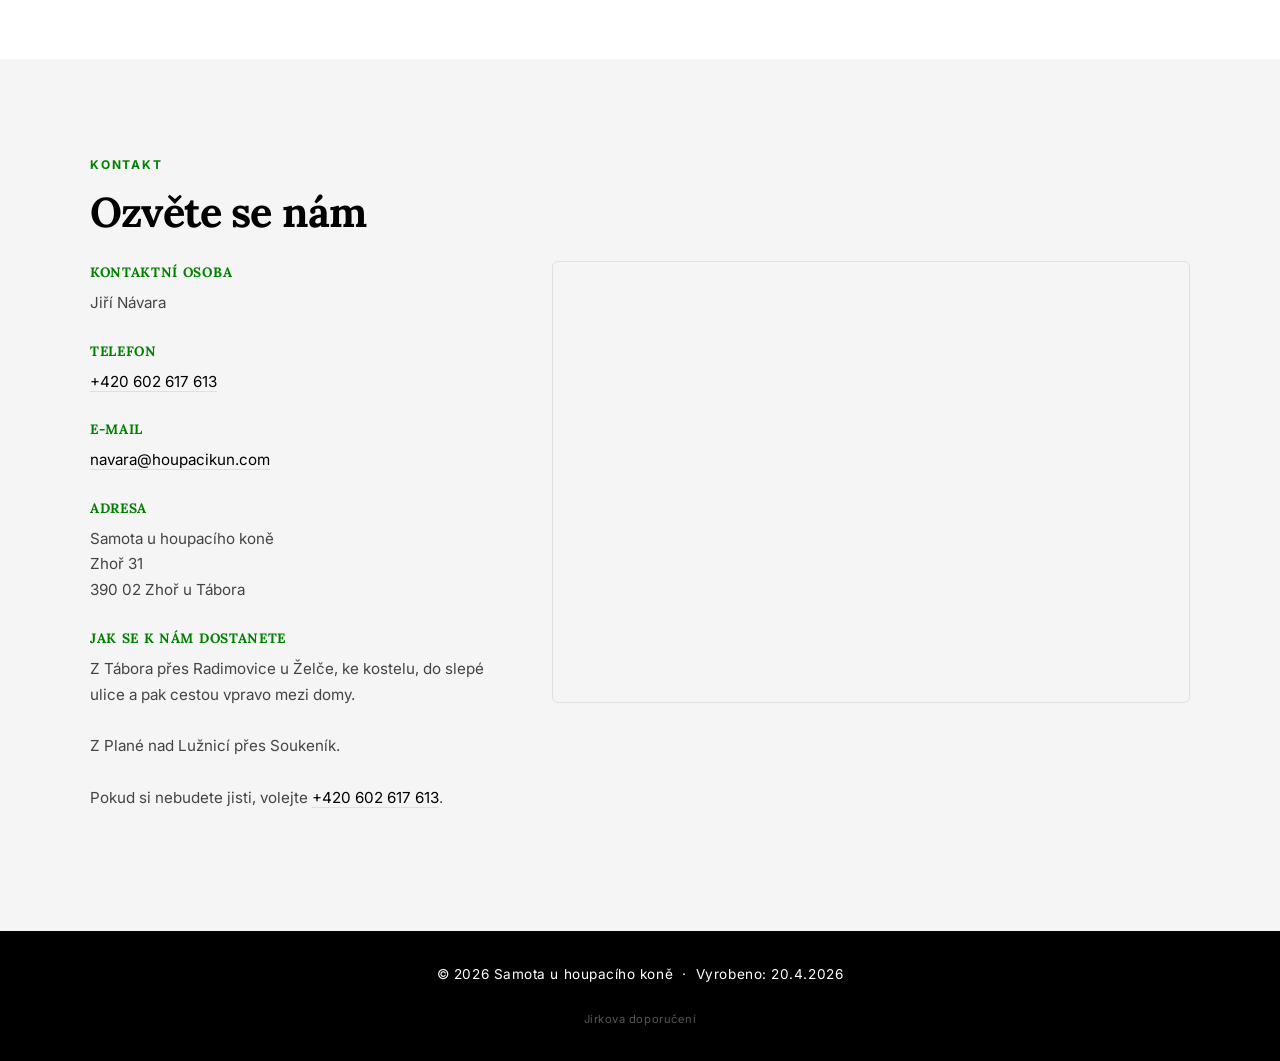
==== commit 26239944: "Jirkova doporučení: heslo, zajímavosti z Jirkových textů, odkaz jen na úvodní stránce Co-Authored-By" ====
--- a/index.html
+++ b/index.html
@@ -201,7 +201,8 @@
 
   <!-- FOOTER -->
   <footer>
-    <p>© 2026 Samota u houpacího koně &nbsp;·&nbsp; Vyrobeno: 20.4.2026 &nbsp;·&nbsp; <a href="jirkova-doporuceni.html">Jirkova doporučení</a></p>
+    <p>© 2026 Samota u houpacího koně &nbsp;·&nbsp; Vyrobeno: 20.4.2026</p>
+    <p class="footer-quiet"><a href="jirkova-doporuceni.html">Jirkova doporučení</a></p>
   </footer>
 
   <script src="script.js"></script>
--- a/style.css
+++ b/style.css
@@ -1247,6 +1247,15 @@
 }
 
 /* ── JIRKOVA DOPORUČENÍ ── */
+footer .footer-quiet {
+  margin-top: 1.5rem;
+  font-size: 0.7rem;
+}
+
+footer .footer-quiet a {
+  color: #555;
+}
+
 .recommendations {
   max-width: 760px;
   margin: 0 auto;
@@ -1259,29 +1268,117 @@
   margin-bottom: 2rem;
 }
 
+.gate label {
+  display: block;
+  margin-bottom: 0.8rem;
+  color: #444;
+}
+
+.gate-row {
+  display: flex;
+  flex-wrap: wrap;
+  gap: 0.8rem;
+}
+
+.gate input {
+  flex: 1 1 200px;
+  padding: 0.7rem 1rem;
+  font: inherit;
+  border: 1px solid var(--border);
+  border-radius: 4px;
+}
+
+.gate-error {
+  margin-top: 0.8rem;
+  color: #b00020;
+}
+
 .recommendation-list {
   list-style: none;
   padding: 0;
 }
 
-.recommendation-list li {
+.recommendation-list > li {
   padding: 1.2rem 0;
   border-bottom: 1px solid var(--border);
 }
 
-.recommendation-list a {
+.rec-title {
   color: var(--accent);
   font-size: 1.15rem;
   font-weight: 600;
   text-decoration: none;
-}
-
-.recommendation-list a:hover {
+  cursor: pointer;
+}
+
+a.rec-title:hover,
+summary:hover .rec-title {
   text-decoration: underline;
 }
 
-.recommendation-list p {
-  margin-top: 0.4rem;
+.recommendation-list summary {
+  list-style: none;
+  cursor: pointer;
+}
+
+.recommendation-list summary::-webkit-details-marker {
+  display: none;
+}
+
+summary .rec-title::after {
+  content: ' +';
+  font-weight: 400;
+}
+
+details[open] > summary .rec-title::after {
+  content: ' −';
+}
+
+.rec-meta {
+  display: block;
+  margin-top: 0.3rem;
+  font-size: 0.85rem;
+  color: #777;
+}
+
+.rec-body {
+  margin-top: 1.2rem;
+  color: #333;
+  line-height: 1.8;
+}
+
+.rec-body p,
+.rec-body ul,
+.rec-body blockquote {
+  margin-bottom: 1rem;
+}
+
+.rec-body ul {
+  padding-left: 1.3rem;
+}
+
+.rec-body li {
+  margin-bottom: 0.4rem;
+}
+
+.rec-body h3 {
+  font-size: 1.25rem;
+  margin: 2rem 0 0.8rem;
+}
+
+.rec-body h4 {
+  font-size: 1.05rem;
+  margin: 1.5rem 0 0.6rem;
+}
+
+.rec-body blockquote {
+  border-left: 3px solid var(--accent);
+  padding-left: 1rem;
+  font-style: italic;
   color: #444;
-  line-height: 1.7;
-}
+}
+
+.rec-body a {
+  color: var(--accent);
+  font-weight: 600;
+}
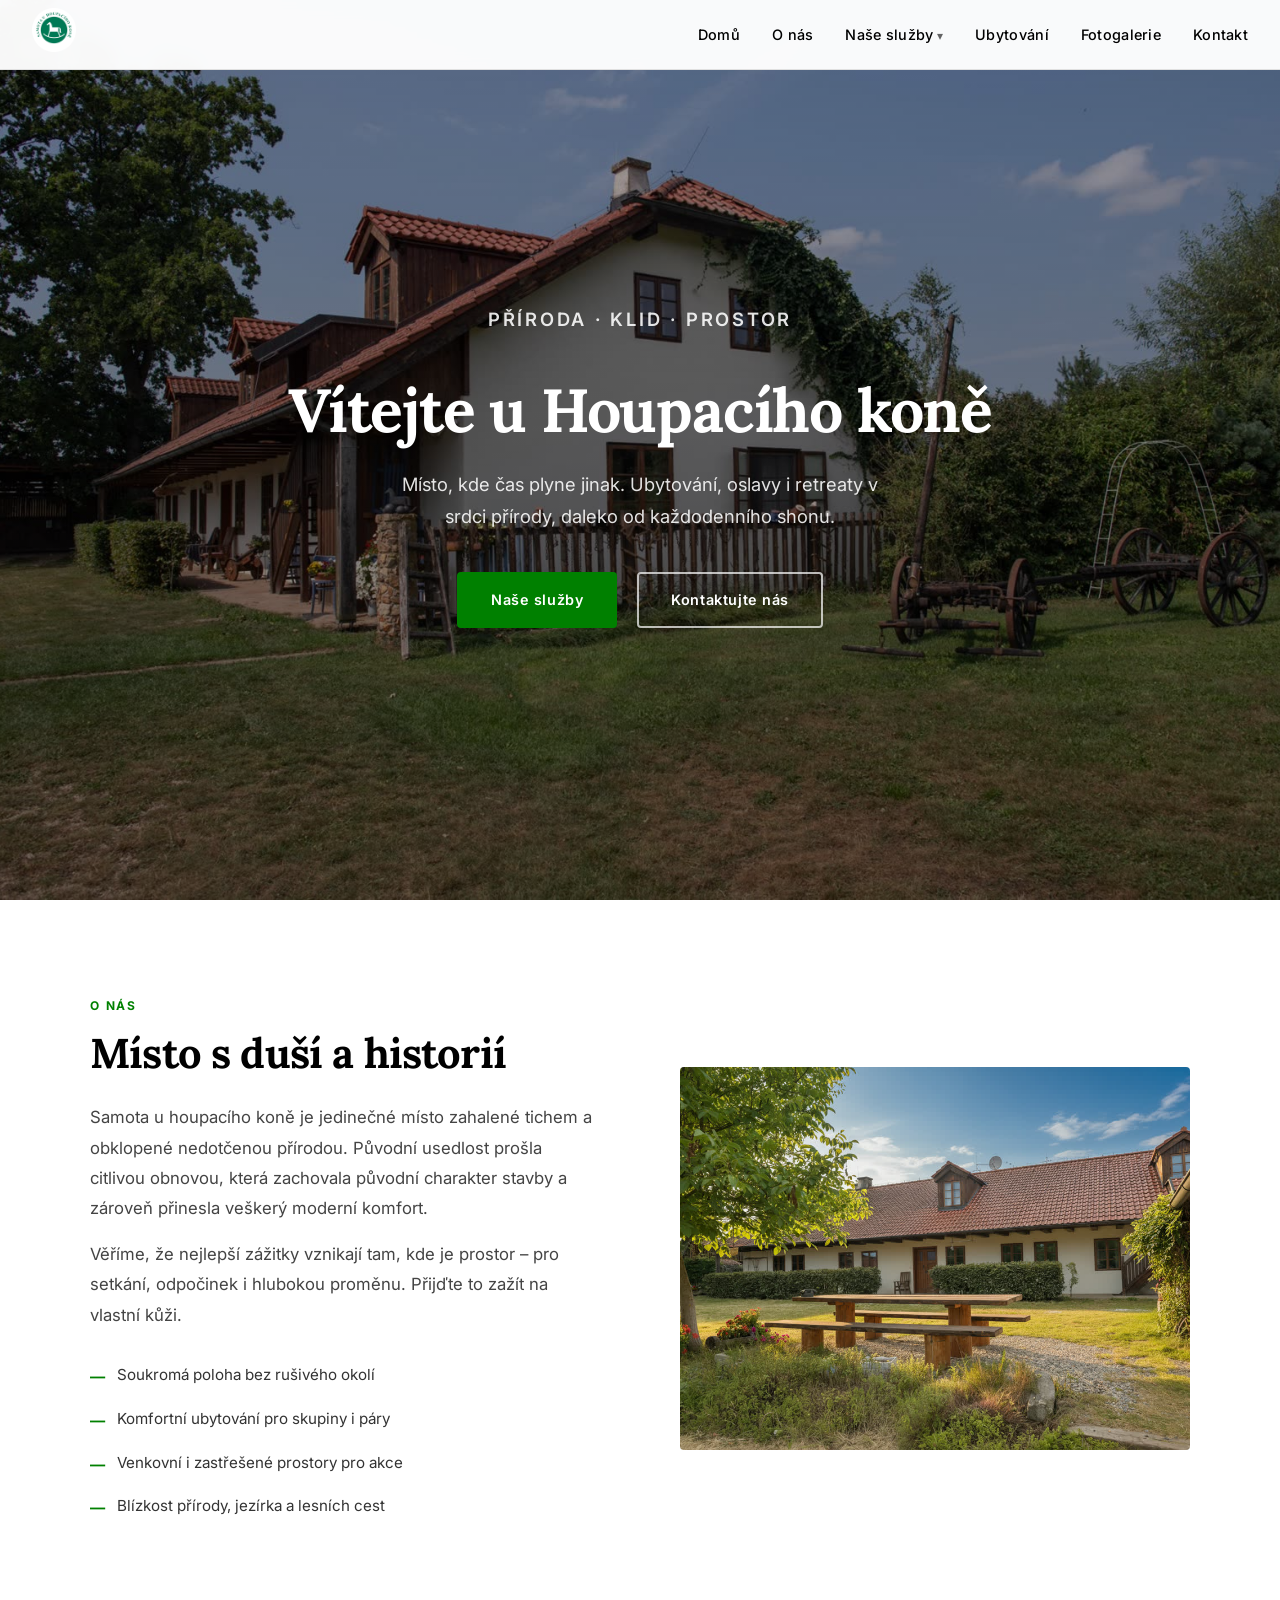
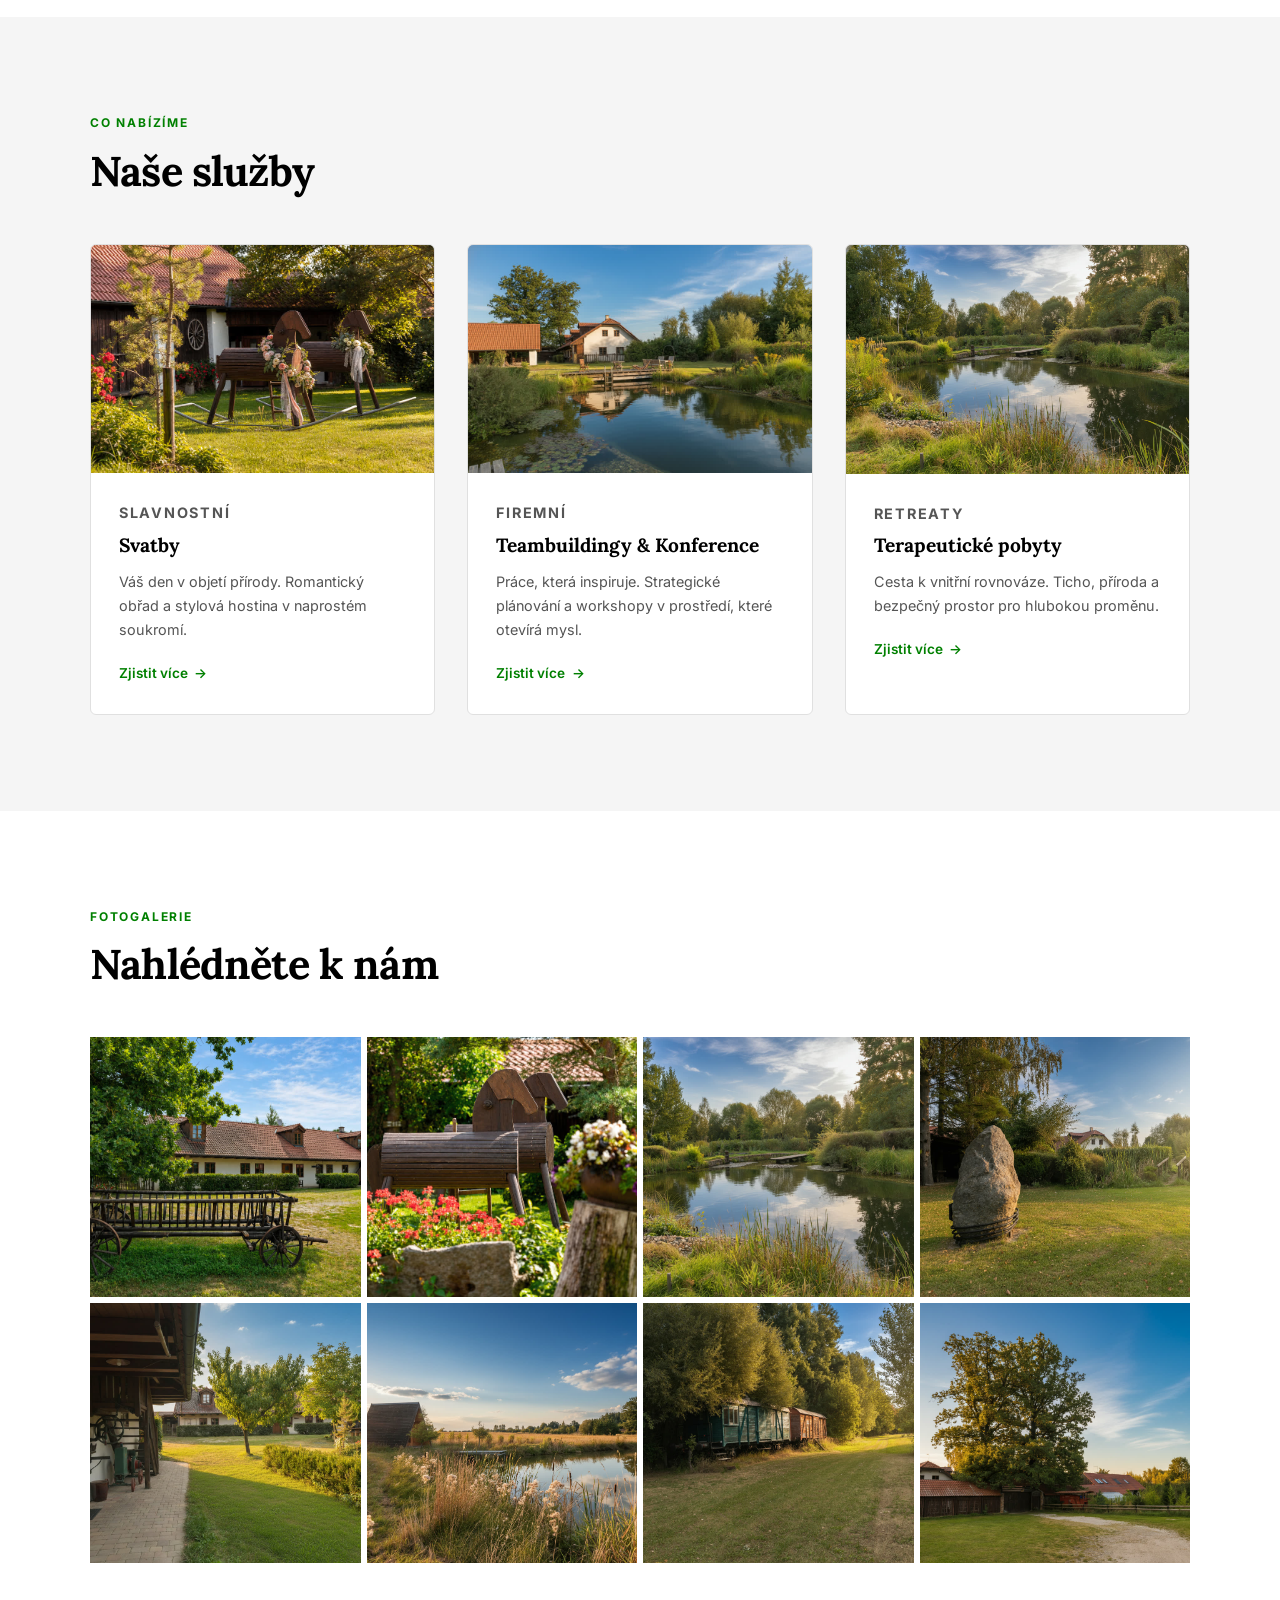
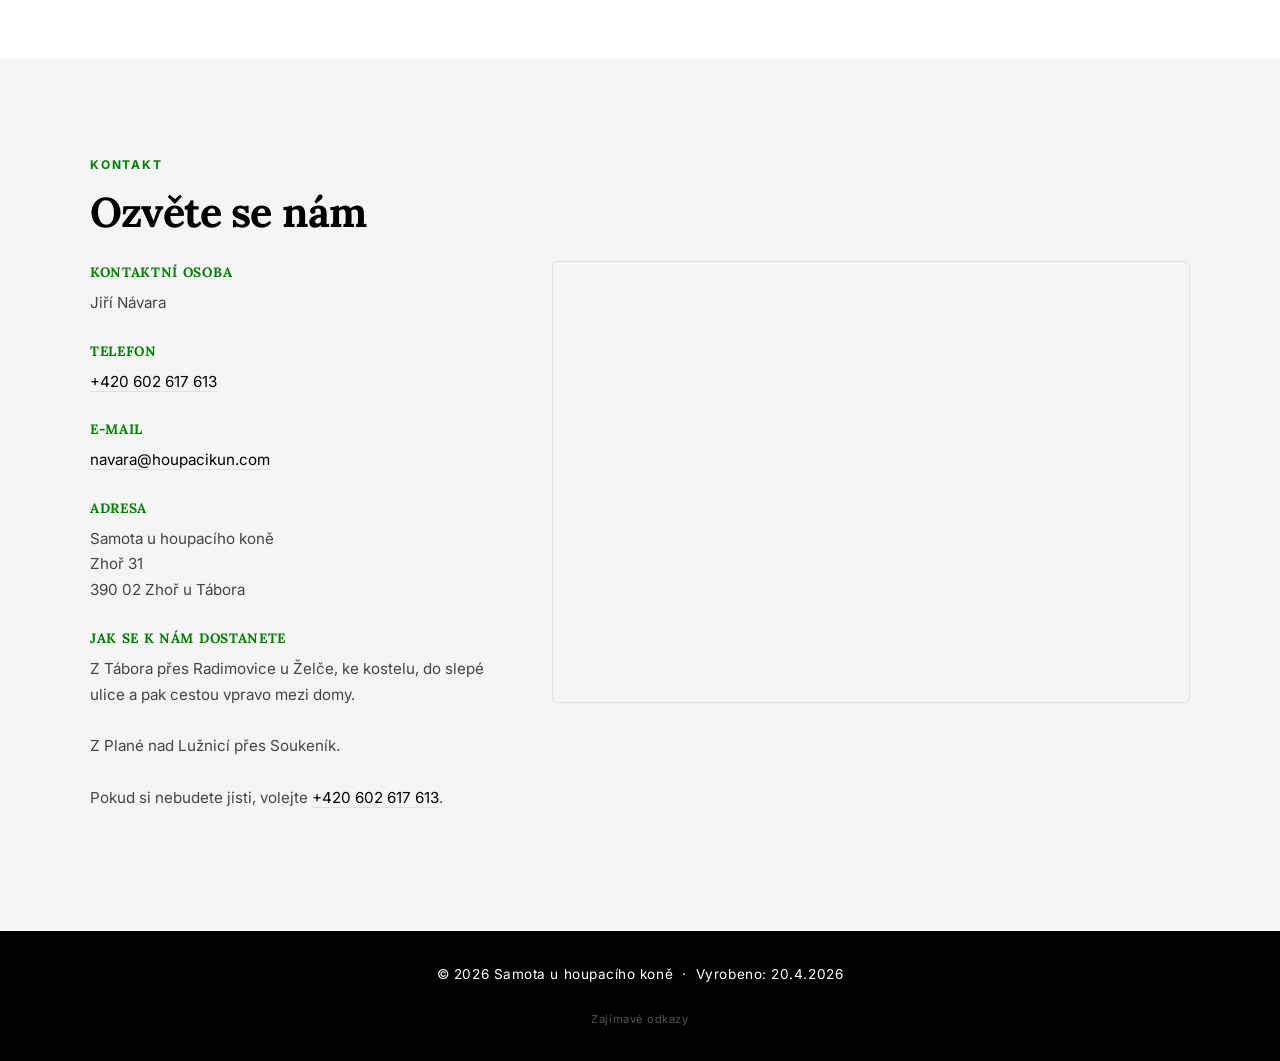
==== commit af2df3d4: "Přejmenovat Jirkova doporučení na Zajímavé odkazy, odstranit zmínky o Jirkových radách Co-Authored-B" ====
--- a/index.html
+++ b/index.html
@@ -202,7 +202,7 @@
   <!-- FOOTER -->
   <footer>
     <p>© 2026 Samota u houpacího koně &nbsp;·&nbsp; Vyrobeno: 20.4.2026</p>
-    <p class="footer-quiet"><a href="jirkova-doporuceni.html">Jirkova doporučení</a></p>
+    <p class="footer-quiet"><a href="zajimave-odkazy.html">Zajímavé odkazy</a></p>
   </footer>
 
   <script src="script.js"></script>
--- a/style.css
+++ b/style.css
@@ -1246,7 +1246,7 @@
   }
 }
 
-/* ── JIRKOVA DOPORUČENÍ ── */
+/* ── ZAJÍMAVÉ ODKAZY ── */
 footer .footer-quiet {
   margin-top: 1.5rem;
   font-size: 0.7rem;
